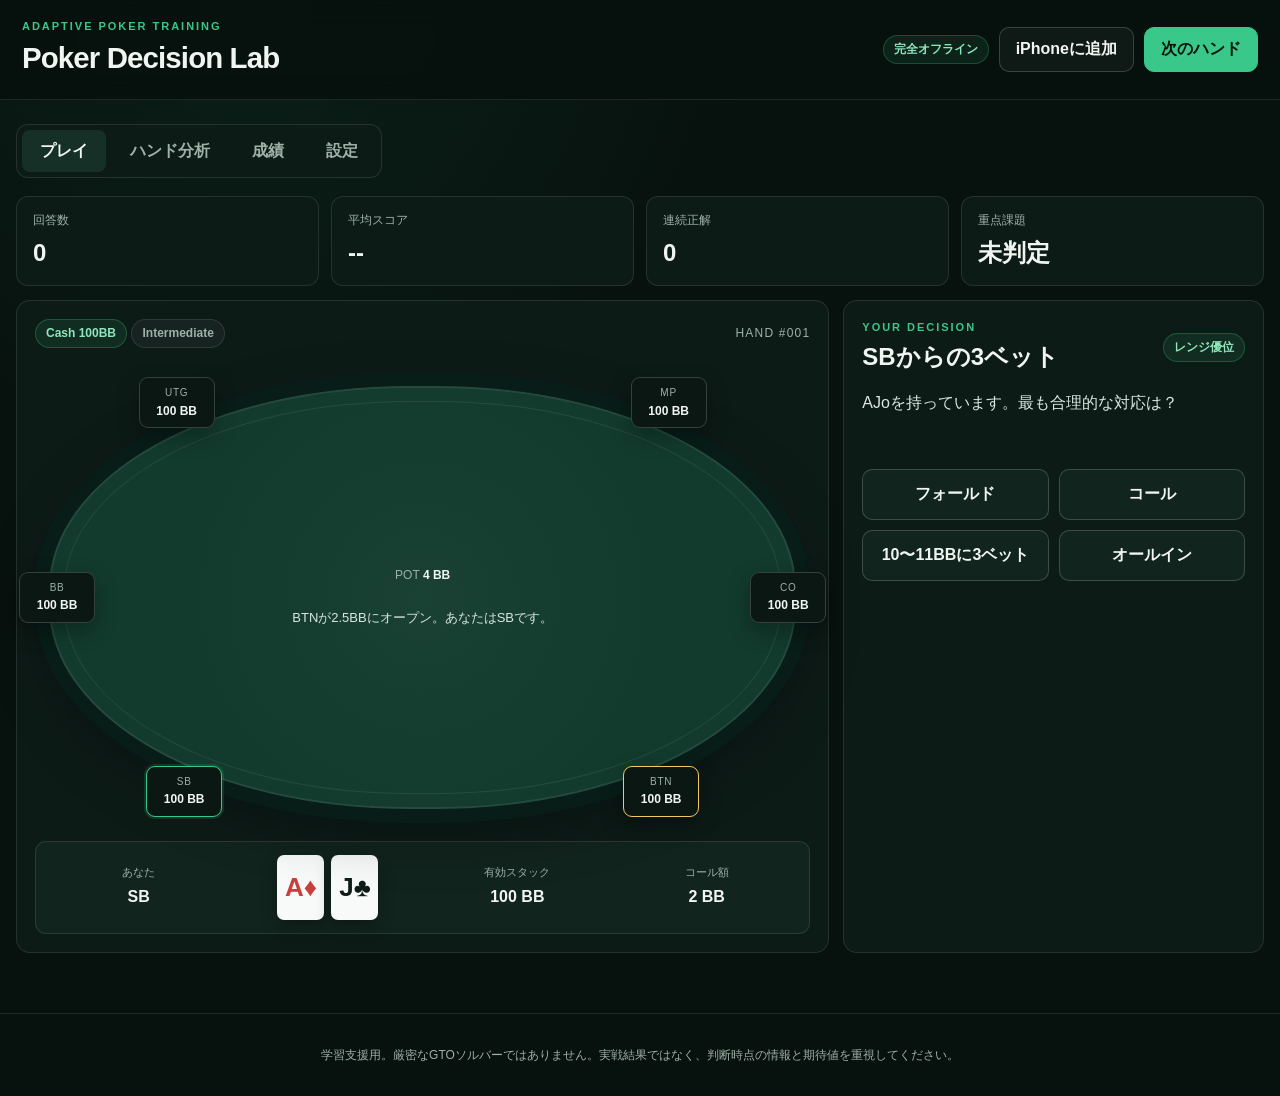
==== poker-decision-lab/index.html @ 2b4ce41d "Switch Poker Decision Lab to offline analysis" ====
<!DOCTYPE html>
<html lang="ja">
<head>
  <meta charset="UTF-8" />
  <meta name="viewport" content="width=device-width, initial-scale=1.0, viewport-fit=cover" />
  <meta name="theme-color" content="#07110e" />
  <meta name="apple-mobile-web-app-capable" content="yes" />
  <meta name="apple-mobile-web-app-status-bar-style" content="black-translucent" />
  <meta name="apple-mobile-web-app-title" content="Poker Lab" />
  <meta name="format-detection" content="telephone=no" />
  <link rel="manifest" href="manifest.webmanifest" />
  <link rel="apple-touch-icon" href="icon.svg" />
  <title>Poker Decision Lab</title>
  <link rel="stylesheet" href="styles.css?v=4" />
  <link rel="stylesheet" href="sticky-table.css?v=4" />
</head>
<body>
  <div id="installBanner" class="install-banner hidden" role="status">
    <div>
      <strong>iPhoneのホーム画面に追加できます</strong>
      <span>Safariの共有メニューから、アプリとして追加できます。</span>
    </div>
    <div class="install-banner-actions">
      <button id="showInstallGuide" class="button primary" type="button">追加方法</button>
      <button id="dismissInstallBanner" class="icon-button" type="button" aria-label="閉じる">×</button>
    </div>
  </div>

  <div id="installModal" class="modal-backdrop hidden" role="dialog" aria-modal="true" aria-labelledby="installModalTitle">
    <section class="modal-panel">
      <div class="modal-heading">
        <div>
          <div class="eyebrow">IPHONE INSTALL</div>
          <h2 id="installModalTitle">ホーム画面へ追加</h2>
        </div>
        <button id="closeInstallGuide" class="icon-button" type="button" aria-label="閉じる">×</button>
      </div>
      <ol class="install-steps">
        <li><span>1</span><div><strong>Safariでこのページを開く</strong><p>LINEやChatGPT内ブラウザではなく、Safariを使用します。</p></div></li>
        <li><span>2</span><div><strong>共有ボタンをタップ</strong><p>画面下部またはメニュー内の共有アイコンを開きます。</p></div></li>
        <li><span>3</span><div><strong>「ホーム画面に追加」</strong><p>「Webアプリとして開く」をオンにして「追加」をタップします。</p></div></li>
      </ol>
      <p class="modal-note">HTTPSで公開した場合は、オフライン起動と全画面表示にも対応します。</p>
      <button id="closeInstallGuideBottom" class="button primary modal-close-button" type="button">閉じる</button>
    </section>
  </div>

  <header class="topbar">
    <div>
      <div class="eyebrow">ADAPTIVE POKER TRAINING</div>
      <h1>Poker Decision Lab</h1>
    </div>
    <div class="topbar-actions">
      <span id="apiStatus" class="status-pill">完全オフライン</span>
      <button id="installAppTop" class="button secondary install-top-button" type="button">iPhoneに追加</button>
      <button id="newHandTop" class="button primary">次のハンド</button>
    </div>
  </header>

  <main class="app-shell">
    <nav class="tabs" aria-label="メインメニュー">
      <button class="tab active" data-tab="play">プレイ</button>
      <button class="tab" data-tab="review">ハンド分析</button>
      <button class="tab" data-tab="dashboard">成績</button>
      <button class="tab" data-tab="settings">設定</button>
    </nav>

    <section id="play" class="tab-panel active">
      <div class="metric-grid">
        <article class="metric-card">
          <span>回答数</span>
          <strong id="totalDecisions">0</strong>
        </article>
        <article class="metric-card">
          <span>平均スコア</span>
          <strong id="avgScore">--</strong>
        </article>
        <article class="metric-card">
          <span>連続正解</span>
          <strong id="streak">0</strong>
        </article>
        <article class="metric-card">
          <span>重点課題</span>
          <strong id="topLeak">未判定</strong>
        </article>
      </div>

      <div class="play-grid">
        <section class="table-panel">
          <div class="scenario-header">
            <div>
              <span id="scenarioType" class="badge">Cash 100BB</span>
              <span id="difficultyBadge" class="badge muted">Intermediate</span>
            </div>
            <span id="handNumber" class="hand-number">HAND #001</span>
          </div>

          <div class="poker-table" aria-label="ポーカーテーブル">
            <div class="seat seat-utg">
              <span>UTG</span>
              <b id="seatUTG">100 BB</b>
            </div>
            <div class="seat seat-mp">
              <span>MP</span>
              <b id="seatMP">100 BB</b>
            </div>
            <div class="seat seat-co">
              <span>CO</span>
              <b id="seatCO">100 BB</b>
            </div>
            <div class="seat seat-btn">
              <span>BTN</span>
              <b id="seatBTN">100 BB</b>
            </div>
            <div class="seat seat-sb">
              <span>SB</span>
              <b id="seatSB">100 BB</b>
            </div>
            <div class="seat seat-bb">
              <span>BB</span>
              <b id="seatBB">100 BB</b>
            </div>

            <div class="table-center">
              <div class="pot-label">POT <strong id="potSize">1.5 BB</strong></div>
              <div id="boardCards" class="cards board-cards"></div>
              <div id="actionLine" class="action-line">全員フォールド。あなたのアクションです。</div>
            </div>
          </div>

          <div class="hero-strip">
            <div>
              <span class="label">あなた</span>
              <strong id="heroPosition">BTN</strong>
            </div>
            <div id="holeCards" class="cards hole-cards"></div>
            <div>
              <span class="label">有効スタック</span>
              <strong id="effectiveStack">100 BB</strong>
            </div>
            <div>
              <span class="label">コール額</span>
              <strong id="toCall">0 BB</strong>
            </div>
          </div>
        </section>

        <aside class="decision-panel">
          <div class="panel-title-row">
            <div>
              <div class="eyebrow">YOUR DECISION</div>
              <h2 id="scenarioTitle">プリフロップ判断</h2>
            </div>
            <span id="conceptTag" class="badge">Position</span>
          </div>
          <p id="scenarioPrompt" class="scenario-prompt"></p>

          <div id="decisionButtons" class="decision-buttons"></div>

          <div id="feedback" class="feedback hidden" aria-live="polite">
            <div class="feedback-score-row">
              <span id="gradeBadge" class="grade-badge">A</span>
              <div>
                <strong id="feedbackTitle">良い判断です</strong>
                <p id="feedbackSummary"></p>
              </div>
            </div>

            <div class="analysis-block">
              <h3>基準戦略</h3>
              <p id="gtoNote"></p>
            </div>
            <div class="analysis-block">
              <h3>実戦での調整</h3>
              <p id="exploitNote"></p>
            </div>
            <div class="analysis-block key-point">
              <h3>今回の要点</h3>
              <p id="keyPoint"></p>
            </div>

            <div class="feedback-actions">
              <button id="askAiCurrent" class="button secondary">保存済み解説を詳しく表示</button>
              <button id="nextHand" class="button primary">次のハンド</button>
            </div>
            <div id="aiCurrentResponse" class="ai-response hidden"></div>
          </div>
        </aside>
      </div>
    </section>

    <section id="review" class="tab-panel">
      <div class="section-heading">
        <div>
          <div class="eyebrow">HAND REVIEW</div>
          <h2>実戦ハンドを振り返る</h2>
        </div>
        <p>入力内容を保存済みのポーカー判断パターンと照合し、端末内だけで分析します。</p>
      </div>

      <div class="review-grid">
        <section class="form-panel">
          <div class="form-grid two-col">
            <label>
              ゲーム
              <select id="reviewGame">
                <option value="cash">キャッシュ</option>
                <option value="tournament">トーナメント</option>
              </select>
            </label>
            <label>
              ストリート
              <select id="reviewStreet">
                <option value="preflop">プリフロップ</option>
                <option value="flop">フロップ</option>
                <option value="turn">ターン</option>
                <option value="river">リバー</option>
              </select>
            </label>
            <label>
              自分のポジション
              <select id="reviewPosition">
                <option>UTG</option><option>MP</option><option>CO</option>
                <option selected>BTN</option><option>SB</option><option>BB</option>
              </select>
            </label>
            <label>
              有効スタック（BB）
              <input id="reviewStack" type="number" min="1" max="500" value="40" />
            </label>
            <label>
              自分のハンド
              <input id="reviewHand" type="text" placeholder="例: AsKh / A5s / 77" />
            </label>
            <label>
              ボード
              <input id="reviewBoard" type="text" placeholder="例: Ah 7c 2s / 空欄可" />
            </label>
            <label>
              ポット（BB）
              <input id="reviewPot" type="number" min="0" step="0.1" value="6" />
            </label>
            <label>
              相手のベット・コール額（BB）
              <input id="reviewCall" type="number" min="0" step="0.1" value="3" />
            </label>
          </div>

          <label>
            アクション履歴
            <textarea id="reviewAction" rows="4" placeholder="例: BTN 2.2BB open, BB call. Flop BB check, Hero bet 2BB, BB raise 7BB"></textarea>
          </label>
          <label>
            自分の判断と考え
            <textarea id="reviewThought" rows="4" placeholder="例: ドローが多いので強く打つべきだと思い、オールインした"></textarea>
          </label>
          <label>
            相手の特徴
            <textarea id="reviewVillain" rows="3" placeholder="例: コールが多い、リバーのブラフが少ない"></textarea>
          </label>

          <div class="button-row">
            <button id="runLocalReview" class="button primary">ローカル分析</button>
            <button id="runAiReview" class="button secondary">保存済みパターンで詳細分析</button>
          </div>
        </section>

        <aside class="review-result">
          <div id="reviewEmpty" class="empty-state">
            <div class="empty-icon">♠</div>
            <h3>分析結果はここに表示されます</h3>
            <p>まずは判断時点の情報だけを入力してください。結果を知った後の評価に引っ張られないことが重要です。</p>
          </div>
          <div id="reviewOutput" class="hidden" aria-live="polite"></div>
        </aside>
      </div>
    </section>

    <section id="dashboard" class="tab-panel">
      <div class="section-heading">
        <div>
          <div class="eyebrow">PERFORMANCE</div>
          <h2>意思決定の傾向</h2>
        </div>
        <div class="button-row compact">
          <button id="exportData" class="button secondary">JSON出力</button>
          <button id="clearHistory" class="button danger">履歴リセット</button>
        </div>
      </div>

      <div class="dashboard-grid">
        <section class="chart-panel">
          <h3>コンセプト別スコア</h3>
          <div id="conceptScores" class="concept-scores"></div>
        </section>
        <section class="chart-panel">
          <h3>判断傾向</h3>
          <div id="behaviorInsights" class="insight-list"></div>
        </section>
      </div>

      <section class="history-panel">
        <h3>最近の判断</h3>
        <div class="table-scroll">
          <table>
            <thead>
              <tr>
                <th>日時</th>
                <th>状況</th>
                <th>選択</th>
                <th>推奨</th>
                <th>点数</th>
                <th>課題</th>
              </tr>
            </thead>
            <tbody id="historyBody"></tbody>
          </table>
        </div>
      </section>
    </section>

    <section id="settings" class="tab-panel">
      <div class="section-heading">
        <div>
          <div class="eyebrow">TRAINING SETTINGS</div>
          <h2>出題条件</h2>
        </div>
      </div>

      <div class="settings-grid">
        <section class="settings-card">
          <h3>ゲーム形式</h3>
          <label class="check-row">
            <input id="modeCash" type="checkbox" checked />
            <span>キャッシュゲーム</span>
          </label>
          <label class="check-row">
            <input id="modeTournament" type="checkbox" checked />
            <span>トーナメント</span>
          </label>
        </section>

        <section class="settings-card">
          <h3>重点ストリート</h3>
          <label class="check-row">
            <input id="streetPreflop" type="checkbox" checked />
            <span>プリフロップ</span>
          </label>
          <label class="check-row">
            <input id="streetPostflop" type="checkbox" checked />
            <span>ポストフロップ</span>
          </label>
        </section>

        <section class="settings-card">
          <h3>難易度</h3>
          <label>
            出題レベル
            <select id="difficulty">
              <option value="all">すべて</option>
              <option value="basic">Basic</option>
              <option value="intermediate" selected>Intermediate中心</option>
              <option value="advanced">Advanced</option>
            </select>
          </label>
          <label class="check-row">
            <input id="adaptiveMode" type="checkbox" checked />
            <span>弱点を優先して出題</span>
          </label>
        </section>

        <section class="settings-card iphone-settings-card">
          <h3>iPhoneアプリ化</h3>
          <p class="small">Safariのホーム画面へ追加すると、ブラウザのUIを減らしてアプリのように利用できます。</p>
          <button id="showInstallGuideSettings" class="button secondary" type="button">追加手順を表示</button>
          <p id="pwaStatusText" class="small pwa-status-text">環境を確認中…</p>
        </section>

        <section class="settings-card">
          <h3>保存済み分析コーチ</h3>
          <p class="small">APIキーや従量課金は使用しません。出題別解説と一般的な判断ルールを端末内で照合します。</p>
          <label>
            回答スタイル
            <select id="coachStyle">
              <option value="concise">簡潔</option>
              <option value="balanced" selected>標準</option>
              <option value="deep">詳細</option>
            </select>
          </label>
        </section>
      </div>

      <div class="save-row">
        <span id="settingsSaved" class="save-message"></span>
        <button id="saveSettings" class="button primary">設定を保存</button>
      </div>
    </section>
  </main>

  <footer>
    <p>学習支援用。厳密なGTOソルバーではありません。実戦結果ではなく、判断時点の情報と期待値を重視してください。</p>
  </footer>

  <script src="app.js?v=4"></script>
  <script src="offline-coach.js?v=6"></script>
</body>
</html>
---- poker-decision-lab/styles.css ----
:root {
  --bg: #07110e;
  --panel: #0d1b17;
  --panel-2: #12241e;
  --panel-3: #173027;
  --border: rgba(255,255,255,.1);
  --border-strong: rgba(255,255,255,.18);
  --text: #f0f5f2;
  --muted: #9eb1a8;
  --accent: #39c88a;
  --accent-dark: #092c20;
  --danger: #ff746b;
  --warning: #f4c760;
  --table: #123b2d;
  --table-edge: #081d17;
  --shadow: 0 18px 50px rgba(0,0,0,.25);
}

* { box-sizing: border-box; }
html { color-scheme: dark; }
body {
  margin: 0;
  min-height: 100dvh;
  overscroll-behavior-y: contain;
  -webkit-tap-highlight-color: transparent;
  min-width: 320px;
  background:
    radial-gradient(circle at 20% 0%, rgba(57,200,138,.08), transparent 32rem),
    var(--bg);
  color: var(--text);
  font-family: Arial, "Hiragino Kaku Gothic ProN", "Yu Gothic", sans-serif;
  line-height: 1.55;
}

button, input, select, textarea { font: inherit; }
button { cursor: pointer; touch-action: manipulation; -webkit-user-select: none; user-select: none; }
button:disabled { cursor: not-allowed; opacity: .5; }

.topbar {
  position: sticky;
  top: 0;
  z-index: 20;
  display: flex;
  justify-content: space-between;
  align-items: center;
  gap: 20px;
  padding: calc(18px + env(safe-area-inset-top)) max(22px, calc((100vw - 1440px) / 2)) 18px;
  border-bottom: 1px solid var(--border);
  background: rgba(7,17,14,.9);
  backdrop-filter: blur(16px);
}
.topbar h1 { margin: 0; font-size: clamp(22px, 2.3vw, 32px); letter-spacing: -.03em; }
.topbar-actions { display: flex; gap: 10px; align-items: center; }

.eyebrow {
  color: var(--accent);
  font-size: 11px;
  font-weight: 700;
  letter-spacing: .18em;
  text-transform: uppercase;
}

.status-pill, .badge {
  display: inline-flex;
  align-items: center;
  min-height: 28px;
  padding: 4px 10px;
  border: 1px solid rgba(57,200,138,.28);
  border-radius: 999px;
  background: rgba(57,200,138,.1);
  color: #8fe5bc;
  font-size: 12px;
  font-weight: 700;
}
.badge.muted {
  border-color: var(--border);
  background: rgba(255,255,255,.04);
  color: var(--muted);
}

.button {
  min-height: 42px;
  padding: 9px 16px;
  border: 1px solid var(--border-strong);
  border-radius: 10px;
  background: var(--panel-2);
  color: var(--text);
  font-weight: 700;
}
.button:hover { border-color: rgba(255,255,255,.32); transform: translateY(-1px); }
.button.primary { border-color: var(--accent); background: var(--accent); color: #04140d; }
.button.secondary { background: rgba(255,255,255,.04); }
.button.danger { color: #ffc3be; border-color: rgba(255,116,107,.35); background: rgba(255,116,107,.08); }

.app-shell {
  width: min(1440px, calc(100% - 32px));
  margin: 24px auto 60px;
}

.tabs {
  display: flex;
  gap: 6px;
  width: fit-content;
  margin-bottom: 18px;
  padding: 5px;
  border: 1px solid var(--border);
  border-radius: 12px;
  background: var(--panel);
}
.tab {
  padding: 9px 18px;
  border: 0;
  border-radius: 8px;
  background: transparent;
  color: var(--muted);
  font-weight: 700;
}
.tab.active { background: var(--panel-3); color: var(--text); }
.tab-panel { display: none; }
.tab-panel.active { display: block; }

.metric-grid {
  display: grid;
  grid-template-columns: repeat(4, minmax(0,1fr));
  gap: 12px;
  margin-bottom: 14px;
}
.metric-card {
  padding: 14px 16px;
  border: 1px solid var(--border);
  border-radius: 12px;
  background: var(--panel);
}
.metric-card span { display: block; margin-bottom: 4px; color: var(--muted); font-size: 12px; }
.metric-card strong { font-size: 24px; }

.play-grid {
  display: grid;
  grid-template-columns: minmax(0,1.45fr) minmax(360px,.75fr);
  gap: 14px;
}
.table-panel, .decision-panel, .form-panel, .review-result, .chart-panel, .history-panel, .settings-card {
  border: 1px solid var(--border);
  border-radius: 14px;
  background: var(--panel);
}
.table-panel, .decision-panel { padding: 18px; }
.scenario-header, .panel-title-row, .section-heading, .feedback-score-row, .save-row {
  display: flex;
  align-items: center;
  justify-content: space-between;
  gap: 14px;
}
.hand-number { color: var(--muted); font-size: 12px; letter-spacing: .1em; }

.poker-table {
  position: relative;
  width: min(100%, 900px);
  aspect-ratio: 1.72;
  margin: 24px auto 18px;
  border: 14px solid var(--table-edge);
  border-radius: 48%;
  background:
    radial-gradient(circle at center, rgba(255,255,255,.03), transparent 55%),
    var(--table);
  box-shadow: inset 0 0 0 2px rgba(255,255,255,.08), var(--shadow);
}
.poker-table::after {
  content: "";
  position: absolute;
  inset: 15px;
  border: 1px solid rgba(255,255,255,.08);
  border-radius: 48%;
  pointer-events: none;
}
.seat {
  position: absolute;
  z-index: 2;
  display: grid;
  gap: 1px;
  min-width: 76px;
  padding: 7px 10px;
  border: 1px solid var(--border-strong);
  border-radius: 9px;
  background: #0a1713;
  text-align: center;
  box-shadow: 0 8px 22px rgba(0,0,0,.3);
}
.seat span { color: var(--muted); font-size: 10px; letter-spacing: .08em; }
.seat b { font-size: 12px; }
.seat.hero { border-color: var(--accent); box-shadow: 0 0 0 2px rgba(57,200,138,.16); }
.seat.active-villain { border-color: var(--warning); }
.seat-utg { left: 12%; top: -2%; }
.seat-mp { right: 12%; top: -2%; }
.seat-co { right: -4%; top: 44%; }
.seat-btn { right: 13%; bottom: -2%; }
.seat-sb { left: 13%; bottom: -2%; }
.seat-bb { left: -4%; top: 44%; }

.table-center {
  position: absolute;
  inset: 26% 17%;
  display: flex;
  flex-direction: column;
  align-items: center;
  justify-content: center;
  gap: 12px;
  text-align: center;
}
.pot-label { color: var(--muted); font-size: 12px; }
.pot-label strong { color: var(--text); }
.action-line { max-width: 430px; color: #d9e6df; font-size: 13px; }

.cards { display: flex; gap: 7px; align-items: center; justify-content: center; }
.card-face {
  display: grid;
  place-items: center;
  width: clamp(38px, 5vw, 58px);
  aspect-ratio: .72;
  border-radius: 7px;
  background: #f7faf8;
  color: #101c17;
  font-weight: 800;
  font-size: clamp(17px, 2.5vw, 26px);
  box-shadow: 0 7px 16px rgba(0,0,0,.28);
}
.card-face.red { color: #c8403b; }
.card-face.placeholder { background: rgba(255,255,255,.08); color: rgba(255,255,255,.18); box-shadow: none; }
.hole-cards .card-face { width: 47px; }

.hero-strip {
  display: grid;
  grid-template-columns: repeat(4, minmax(0,1fr));
  gap: 10px;
  align-items: center;
  padding: 13px;
  border: 1px solid var(--border);
  border-radius: 11px;
  background: var(--panel-2);
  text-align: center;
}
.hero-strip .label { display: block; color: var(--muted); font-size: 11px; }
.hero-strip strong { display: block; margin-top: 4px; }

.decision-panel h2, .section-heading h2 { margin: 2px 0 0; }
.scenario-prompt { color: #dbe7e1; min-height: 58px; }
.decision-buttons { display: grid; grid-template-columns: repeat(2,minmax(0,1fr)); gap: 10px; margin: 20px 0; }
.action-button {
  min-height: 50px;
  padding: 12px;
  border: 1px solid var(--border-strong);
  border-radius: 10px;
  background: var(--panel-2);
  color: var(--text);
  font-weight: 800;
}
.action-button:hover { border-color: var(--accent); background: rgba(57,200,138,.08); }

.feedback {
  margin-top: 15px;
  padding-top: 16px;
  border-top: 1px solid var(--border);
}
.grade-badge {
  display: grid;
  place-items: center;
  flex: 0 0 52px;
  height: 52px;
  border-radius: 13px;
  background: var(--accent);
  color: #06150e;
  font-size: 25px;
  font-weight: 900;
}
.grade-badge.grade-b { background: var(--warning); color: #2b2104; }
.grade-badge.grade-c, .grade-badge.grade-d { background: var(--danger); color: #250605; }
.feedback-score-row { justify-content: flex-start; }
.feedback-score-row p { margin: 3px 0 0; color: var(--muted); }
.analysis-block {
  margin-top: 13px;
  padding: 11px 12px;
  border-left: 3px solid var(--border-strong);
  background: rgba(255,255,255,.025);
}
.analysis-block h3 { margin: 0 0 4px; font-size: 13px; }
.analysis-block p { margin: 0; color: #c9d8d0; font-size: 13px; }
.analysis-block.key-point { border-left-color: var(--accent); background: rgba(57,200,138,.07); }
.feedback-actions, .button-row { display: flex; flex-wrap: wrap; gap: 10px; margin-top: 16px; }
.ai-response {
  margin-top: 12px;
  padding: 13px;
  border: 1px solid rgba(57,200,138,.25);
  border-radius: 10px;
  background: rgba(57,200,138,.06);
  white-space: pre-wrap;
  font-size: 14px;
}

.section-heading { margin: 8px 2px 18px; }
.section-heading p { max-width: 660px; color: var(--muted); }
.review-grid { display: grid; grid-template-columns: minmax(0,1fr) minmax(360px,.75fr); gap: 14px; }
.form-panel, .review-result { padding: 20px; }
.form-grid { display: grid; gap: 13px; }
.form-grid.two-col { grid-template-columns: repeat(2,minmax(0,1fr)); }
label { display: grid; gap: 6px; margin-bottom: 13px; color: var(--muted); font-size: 12px; font-weight: 700; }
input, select, textarea {
  width: 100%;
  border: 1px solid var(--border-strong);
  border-radius: 9px;
  background: #091612;
  color: var(--text);
  padding: 10px 11px;
  outline: none;
}
input:focus, select:focus, textarea:focus { border-color: var(--accent); box-shadow: 0 0 0 3px rgba(57,200,138,.1); }
textarea { resize: vertical; }
.empty-state { display: grid; place-items: center; min-height: 420px; text-align: center; color: var(--muted); }
.empty-state h3 { margin: 6px 0; color: var(--text); }
.empty-icon { font-size: 58px; color: var(--accent); }
.review-card {
  margin-bottom: 12px;
  padding: 14px;
  border: 1px solid var(--border);
  border-radius: 10px;
  background: var(--panel-2);
}
.review-card h3 { margin: 0 0 7px; font-size: 15px; }
.review-card p, .review-card li { color: #c9d8d0; font-size: 14px; }
.review-card ul { margin: 8px 0 0; padding-left: 20px; }

.dashboard-grid { display: grid; grid-template-columns: 1.1fr .9fr; gap: 14px; }
.chart-panel, .history-panel { padding: 18px; }
.chart-panel h3, .history-panel h3, .settings-card h3 { margin-top: 0; }
.concept-row { margin-bottom: 14px; }
.concept-row-head { display: flex; justify-content: space-between; gap: 12px; margin-bottom: 5px; }
.progress-track { height: 10px; border-radius: 999px; background: rgba(255,255,255,.08); overflow: hidden; }
.progress-fill { height: 100%; border-radius: inherit; background: var(--accent); }
.insight-item {
  display: grid;
  grid-template-columns: 30px 1fr;
  gap: 10px;
  align-items: start;
  margin-bottom: 12px;
  padding: 11px;
  border: 1px solid var(--border);
  border-radius: 10px;
  background: var(--panel-2);
}
.insight-mark { font-size: 20px; color: var(--accent); }
.insight-item strong { display: block; margin-bottom: 2px; }
.insight-item p { margin: 0; color: var(--muted); font-size: 13px; }

.history-panel { margin-top: 14px; }
.table-scroll { overflow-x: auto; }
table { width: 100%; border-collapse: collapse; min-width: 760px; }
th, td { padding: 11px 10px; border-bottom: 1px solid var(--border); text-align: left; font-size: 13px; }
th { color: var(--muted); font-size: 11px; letter-spacing: .05em; }
.score-good { color: var(--accent); font-weight: 800; }
.score-mid { color: var(--warning); font-weight: 800; }
.score-low { color: var(--danger); font-weight: 800; }

.settings-grid { display: grid; grid-template-columns: repeat(4,minmax(0,1fr)); gap: 14px; }
.settings-card { padding: 18px; }
.check-row { display: flex; align-items: center; gap: 9px; }
.check-row input { width: auto; accent-color: var(--accent); }
.small { color: var(--muted); font-size: 12px; }
.save-row { justify-content: flex-end; margin-top: 16px; }
.save-message { color: var(--accent); font-size: 13px; }
.compact { margin-top: 0; }

footer {
  padding: 20px;
  border-top: 1px solid var(--border);
  color: var(--muted);
  text-align: center;
  font-size: 12px;
}

.hidden { display: none !important; }

@media (max-width: 1050px) {
  .play-grid, .review-grid { grid-template-columns: 1fr; }
  .decision-panel { min-height: 0; }
  .settings-grid { grid-template-columns: repeat(2,minmax(0,1fr)); }
}

@media (max-width: 720px) {
  .topbar { position: static; padding: 14px 16px; align-items: flex-start; }
  .topbar-actions .status-pill { display: none; }
  .app-shell { width: min(100% - 20px, 1440px); margin-top: 12px; }
  .tabs { width: 100%; overflow-x: auto; }
  .tab { flex: 1; padding-inline: 12px; white-space: nowrap; }
  .metric-grid { grid-template-columns: repeat(2,minmax(0,1fr)); }
  .poker-table { border-width: 9px; }
  .seat { min-width: 58px; padding: 5px 6px; }
  .seat-co { right: -8%; }
  .seat-bb { left: -8%; }
  .table-center { inset: 21% 13%; }
  .action-line { font-size: 11px; }
  .hero-strip { grid-template-columns: repeat(2,minmax(0,1fr)); }
  .decision-buttons { grid-template-columns: 1fr; }
  .form-grid.two-col, .dashboard-grid, .settings-grid { grid-template-columns: 1fr; }
  .section-heading { align-items: flex-start; flex-direction: column; }
}

@media (max-width: 430px) {
  .topbar h1 { font-size: 20px; }
  .topbar .button { padding-inline: 11px; }
  .poker-table { aspect-ratio: 1.32; margin-top: 30px; margin-bottom: 26px; }
  .seat-utg { left: 7%; }
  .seat-mp { right: 7%; }
  .seat-btn { right: 8%; }
  .seat-sb { left: 8%; }
  .card-face { width: 34px; font-size: 17px; }
  .hole-cards .card-face { width: 42px; }
}

/* iPhone / PWA */
.install-banner {
  position: sticky;
  top: 0;
  z-index: 40;
  display: flex;
  align-items: center;
  justify-content: space-between;
  gap: 14px;
  padding: calc(10px + env(safe-area-inset-top)) max(14px, env(safe-area-inset-right)) 10px max(14px, env(safe-area-inset-left));
  border-bottom: 1px solid rgba(57,200,138,.28);
  background: #0d2a20;
}
.install-banner strong, .install-banner span { display: block; }
.install-banner span { margin-top: 2px; color: var(--muted); font-size: 12px; }
.install-banner-actions { display: flex; align-items: center; gap: 8px; flex: 0 0 auto; }
.icon-button {
  display: grid; place-items: center; width: 44px; height: 44px; padding: 0;
  border: 1px solid var(--border-strong); border-radius: 10px;
  background: rgba(255,255,255,.04); color: var(--text); font-size: 22px;
}
.modal-backdrop {
  position: fixed; inset: 0; z-index: 100; display: grid; place-items: end center;
  padding: 18px max(12px, env(safe-area-inset-right)) calc(18px + env(safe-area-inset-bottom)) max(12px, env(safe-area-inset-left));
  background: rgba(0,0,0,.62); backdrop-filter: blur(8px);
}
.modal-panel {
  width: min(560px, 100%); max-height: min(680px, calc(100dvh - 36px)); overflow-y: auto;
  padding: 20px; border: 1px solid var(--border-strong); border-radius: 18px;
  background: var(--panel); box-shadow: 0 24px 80px rgba(0,0,0,.45);
}
.modal-heading { display: flex; align-items: flex-start; justify-content: space-between; gap: 12px; }
.modal-heading h2 { margin: 2px 0 0; }
.install-steps { display: grid; gap: 12px; margin: 20px 0; padding: 0; list-style: none; }
.install-steps li {
  display: grid; grid-template-columns: 38px 1fr; gap: 12px; align-items: start;
  padding: 12px; border: 1px solid var(--border); border-radius: 12px; background: var(--panel-2);
}
.install-steps li > span {
  display: grid; place-items: center; width: 34px; height: 34px; border-radius: 50%;
  background: var(--accent); color: #04140d; font-weight: 900;
}
.install-steps p { margin: 3px 0 0; color: var(--muted); font-size: 13px; }
.modal-note { color: var(--muted); font-size: 12px; }
.modal-close-button { width: 100%; }
.pwa-status-text { margin-bottom: 0; }
.install-top-button { white-space: nowrap; }

@media (display-mode: standalone) {
  .install-top-button, .install-banner { display: none !important; }
}

@media (max-width: 720px) {
  body { padding-bottom: calc(82px + env(safe-area-inset-bottom)); }
  .topbar {
    position: sticky; top: 0; z-index: 20;
    padding: calc(12px + env(safe-area-inset-top)) max(12px, env(safe-area-inset-right)) 12px max(12px, env(safe-area-inset-left));
  }
  .topbar .eyebrow { display: none; }
  .topbar-actions { gap: 6px; }
  .install-top-button { display: none; }
  .button, .action-button { min-height: 48px; }
  input, select, textarea { font-size: 16px; }
  .tabs {
    position: fixed; z-index: 50;
    left: max(10px, env(safe-area-inset-left)); right: max(10px, env(safe-area-inset-right));
    bottom: max(8px, env(safe-area-inset-bottom)); width: auto; margin: 0; padding: 5px;
    box-shadow: 0 16px 45px rgba(0,0,0,.45); backdrop-filter: blur(16px);
  }
  .tab { min-height: 48px; padding: 8px 7px; font-size: 12px; }
  footer { padding-bottom: calc(20px + env(safe-area-inset-bottom)); }
  .install-banner { position: relative; align-items: flex-start; }
  .install-banner-actions .button { min-height: 42px; padding-inline: 12px; }
}

@media (max-width: 430px) {
  .metric-card { padding: 11px 12px; }
  .metric-card strong { font-size: 21px; }
  .table-panel, .decision-panel, .form-panel, .review-result, .chart-panel, .history-panel, .settings-card { border-radius: 12px; }
  .table-panel, .decision-panel { padding: 13px; }
  .scenario-header { align-items: flex-start; }
  .scenario-header > div { display: flex; flex-wrap: wrap; gap: 5px; }
  .poker-table { margin-left: auto; margin-right: auto; width: calc(100% - 12px); }
  .table-center { inset: 20% 12%; gap: 8px; }
  .board-cards { gap: 4px; }
  .board-cards .card-face { width: 31px; border-radius: 5px; }
  .hero-strip { gap: 7px; padding: 10px; }
  .feedback-actions .button { width: 100%; }
  .modal-panel { padding: 16px; }
}
---- poker-decision-lab/sticky-table.css ----
/* Keep the poker table visible while the decision area scrolls. */
:root {
  --poker-sticky-top: 84px;
}

#play .table-panel {
  position: sticky;
  top: var(--poker-sticky-top);
  z-index: 18;
  align-self: start;
}

@media (max-width: 1050px) {
  #play .play-grid {
    display: block;
  }

  #play .table-panel {
    box-shadow: 0 16px 36px rgba(0, 0, 0, .38);
  }

  #play .decision-panel {
    margin-top: 12px;
  }
}

@media (max-width: 720px) {
  :root {
    --poker-sticky-top: calc(64px + env(safe-area-inset-top));
  }

  #play .metric-grid {
    display: none;
  }

  #play .play-grid {
    margin-top: 0;
  }

  #play .table-panel {
    padding: 8px 10px;
    border-radius: 0 0 12px 12px;
    background: rgba(13, 27, 23, .97);
    backdrop-filter: blur(14px);
  }

  #play .scenario-header {
    min-height: 22px;
  }

  #play .scenario-header .badge {
    min-height: 22px;
    padding: 2px 7px;
    font-size: 10px;
  }

  #play .hand-number {
    font-size: 10px;
  }

  #play .poker-table {
    width: calc(100% - 18px);
    max-width: 460px;
    aspect-ratio: 1.85;
    margin: 8px auto 7px;
    border-width: 6px;
  }

  #play .poker-table::after {
    inset: 8px;
  }

  #play .seat {
    min-width: 34px;
    padding: 2px 4px;
    border-radius: 6px;
    box-shadow: 0 4px 10px rgba(0, 0, 0, .25);
  }

  #play .seat span {
    font-size: 9px;
  }

  #play .seat b {
    display: none;
  }

  #play .seat-utg { left: 12%; top: -3%; }
  #play .seat-mp { right: 12%; top: -3%; }
  #play .seat-co { right: -3%; top: 42%; }
  #play .seat-btn { right: 14%; bottom: -3%; }
  #play .seat-sb { left: 14%; bottom: -3%; }
  #play .seat-bb { left: -3%; top: 42%; }

  #play .table-center {
    inset: 16% 11%;
    gap: 4px;
  }

  #play .pot-label {
    font-size: 10px;
  }

  #play .action-line {
    max-width: 92%;
    max-height: 2.5em;
    overflow: hidden;
    font-size: 10px;
    line-height: 1.25;
  }

  #play .cards {
    gap: 3px;
  }

  #play .board-cards .card-face {
    width: clamp(25px, 7.1vw, 31px);
    border-radius: 5px;
    font-size: 14px;
  }

  #play .hero-strip {
    grid-template-columns: .7fr 1.35fr 1fr 1fr;
    gap: 4px;
    padding: 5px 6px;
  }

  #play .hero-strip .label {
    font-size: 9px;
  }

  #play .hero-strip strong {
    margin-top: 0;
    font-size: 11px;
  }

  #play .hole-cards {
    gap: 4px;
  }

  #play .hole-cards .card-face {
    width: 32px;
    border-radius: 5px;
    font-size: 15px;
  }

  #play .decision-panel {
    padding: 14px;
    border-radius: 12px;
  }

  #play .panel-title-row {
    align-items: flex-start;
  }

  #play .panel-title-row h2 {
    font-size: 19px;
  }

  #play .scenario-prompt {
    min-height: 0;
    margin: 8px 0 10px;
  }

  #play .decision-buttons {
    margin: 10px 0;
    gap: 8px;
  }
}

@media (max-width: 720px) and (max-height: 720px) {
  #play .poker-table {
    aspect-ratio: 2.05;
    margin-top: 6px;
    margin-bottom: 5px;
  }

  #play .action-line {
    max-height: 1.25em;
    white-space: nowrap;
    text-overflow: ellipsis;
  }

  #play .hero-strip {
    padding-block: 4px;
  }
}
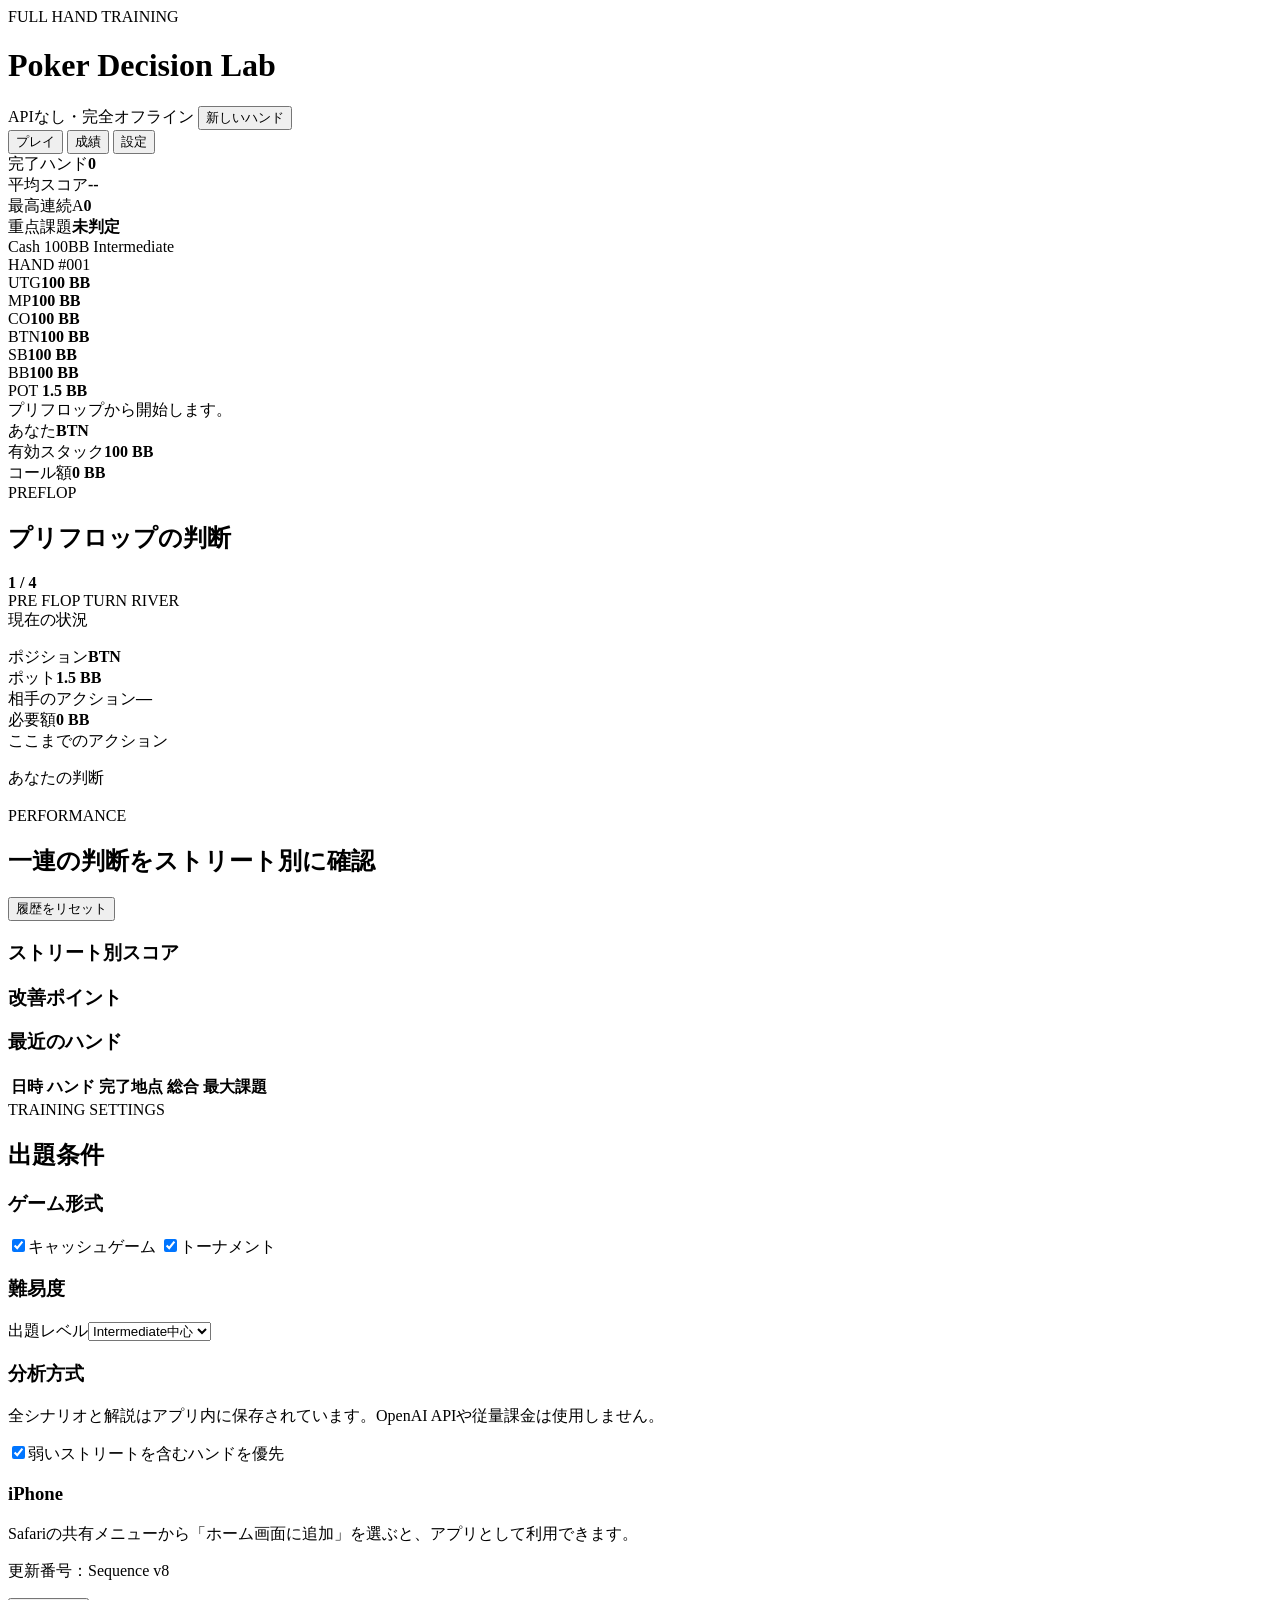
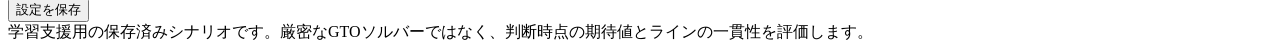
==== commit 9438e21b: "Redesign poker trainer for full-hand analysis" ====
--- a/poker-decision-lab/index.html
+++ b/poker-decision-lab/index.html
@@ -1,407 +1,168 @@
-<!DOCTYPE html>
+<!doctype html>
 <html lang="ja">
 <head>
-  <meta charset="UTF-8" />
-  <meta name="viewport" content="width=device-width, initial-scale=1.0, viewport-fit=cover" />
-  <meta name="theme-color" content="#07110e" />
-  <meta name="apple-mobile-web-app-capable" content="yes" />
-  <meta name="apple-mobile-web-app-status-bar-style" content="black-translucent" />
-  <meta name="apple-mobile-web-app-title" content="Poker Lab" />
-  <meta name="format-detection" content="telephone=no" />
-  <link rel="manifest" href="manifest.webmanifest" />
-  <link rel="apple-touch-icon" href="icon.svg" />
+  <meta charset="utf-8">
+  <meta name="viewport" content="width=device-width,initial-scale=1,viewport-fit=cover">
+  <meta name="theme-color" content="#07110e">
+  <meta name="apple-mobile-web-app-capable" content="yes">
+  <meta name="apple-mobile-web-app-status-bar-style" content="black-translucent">
+  <meta name="apple-mobile-web-app-title" content="Poker Lab">
+  <meta name="format-detection" content="telephone=no">
+  <link rel="manifest" href="manifest.webmanifest">
+  <link rel="apple-touch-icon" href="icon.svg">
   <title>Poker Decision Lab</title>
-  <link rel="stylesheet" href="styles.css?v=4" />
-  <link rel="stylesheet" href="sticky-table.css?v=4" />
+  <link rel="stylesheet" href="sequence-app.css?v=8">
 </head>
 <body>
-  <div id="installBanner" class="install-banner hidden" role="status">
-    <div>
-      <strong>iPhoneのホーム画面に追加できます</strong>
-      <span>Safariの共有メニューから、アプリとして追加できます。</span>
-    </div>
-    <div class="install-banner-actions">
-      <button id="showInstallGuide" class="button primary" type="button">追加方法</button>
-      <button id="dismissInstallBanner" class="icon-button" type="button" aria-label="閉じる">×</button>
-    </div>
-  </div>
-
-  <div id="installModal" class="modal-backdrop hidden" role="dialog" aria-modal="true" aria-labelledby="installModalTitle">
-    <section class="modal-panel">
-      <div class="modal-heading">
-        <div>
-          <div class="eyebrow">IPHONE INSTALL</div>
-          <h2 id="installModalTitle">ホーム画面へ追加</h2>
-        </div>
-        <button id="closeInstallGuide" class="icon-button" type="button" aria-label="閉じる">×</button>
-      </div>
-      <ol class="install-steps">
-        <li><span>1</span><div><strong>Safariでこのページを開く</strong><p>LINEやChatGPT内ブラウザではなく、Safariを使用します。</p></div></li>
-        <li><span>2</span><div><strong>共有ボタンをタップ</strong><p>画面下部またはメニュー内の共有アイコンを開きます。</p></div></li>
-        <li><span>3</span><div><strong>「ホーム画面に追加」</strong><p>「Webアプリとして開く」をオンにして「追加」をタップします。</p></div></li>
-      </ol>
-      <p class="modal-note">HTTPSで公開した場合は、オフライン起動と全画面表示にも対応します。</p>
-      <button id="closeInstallGuideBottom" class="button primary modal-close-button" type="button">閉じる</button>
-    </section>
-  </div>
-
   <header class="topbar">
-    <div>
-      <div class="eyebrow">ADAPTIVE POKER TRAINING</div>
+    <div class="brand">
+      <span class="eyebrow">FULL HAND TRAINING</span>
       <h1>Poker Decision Lab</h1>
     </div>
-    <div class="topbar-actions">
-      <span id="apiStatus" class="status-pill">完全オフライン</span>
-      <button id="installAppTop" class="button secondary install-top-button" type="button">iPhoneに追加</button>
-      <button id="newHandTop" class="button primary">次のハンド</button>
+    <div class="top-actions">
+      <span class="offline-pill">APIなし・完全オフライン</span>
+      <button id="newHandTop" class="button primary" type="button">新しいハンド</button>
     </div>
   </header>
 
   <main class="app-shell">
     <nav class="tabs" aria-label="メインメニュー">
-      <button class="tab active" data-tab="play">プレイ</button>
-      <button class="tab" data-tab="review">ハンド分析</button>
-      <button class="tab" data-tab="dashboard">成績</button>
-      <button class="tab" data-tab="settings">設定</button>
+      <button class="tab active" data-tab="play" type="button">プレイ</button>
+      <button class="tab" data-tab="dashboard" type="button">成績</button>
+      <button class="tab" data-tab="settings" type="button">設定</button>
     </nav>
 
     <section id="play" class="tab-panel active">
-      <div class="metric-grid">
-        <article class="metric-card">
-          <span>回答数</span>
-          <strong id="totalDecisions">0</strong>
-        </article>
-        <article class="metric-card">
-          <span>平均スコア</span>
-          <strong id="avgScore">--</strong>
-        </article>
-        <article class="metric-card">
-          <span>連続正解</span>
-          <strong id="streak">0</strong>
-        </article>
-        <article class="metric-card">
-          <span>重点課題</span>
-          <strong id="topLeak">未判定</strong>
-        </article>
+      <div class="metric-grid" aria-label="学習状況">
+        <article class="metric-card"><span>完了ハンド</span><strong id="totalHands">0</strong></article>
+        <article class="metric-card"><span>平均スコア</span><strong id="averageScore">--</strong></article>
+        <article class="metric-card"><span>最高連続A</span><strong id="bestStreak">0</strong></article>
+        <article class="metric-card"><span>重点課題</span><strong id="topLeak">未判定</strong></article>
       </div>
 
       <div class="play-grid">
-        <section class="table-panel">
+        <section class="table-panel" aria-label="現在のハンド状況">
           <div class="scenario-header">
-            <div>
-              <span id="scenarioType" class="badge">Cash 100BB</span>
+            <div class="badges">
+              <span id="gameBadge" class="badge">Cash 100BB</span>
               <span id="difficultyBadge" class="badge muted">Intermediate</span>
             </div>
             <span id="handNumber" class="hand-number">HAND #001</span>
           </div>
 
-          <div class="poker-table" aria-label="ポーカーテーブル">
-            <div class="seat seat-utg">
-              <span>UTG</span>
-              <b id="seatUTG">100 BB</b>
-            </div>
-            <div class="seat seat-mp">
-              <span>MP</span>
-              <b id="seatMP">100 BB</b>
-            </div>
-            <div class="seat seat-co">
-              <span>CO</span>
-              <b id="seatCO">100 BB</b>
-            </div>
-            <div class="seat seat-btn">
-              <span>BTN</span>
-              <b id="seatBTN">100 BB</b>
-            </div>
-            <div class="seat seat-sb">
-              <span>SB</span>
-              <b id="seatSB">100 BB</b>
-            </div>
-            <div class="seat seat-bb">
-              <span>BB</span>
-              <b id="seatBB">100 BB</b>
-            </div>
+          <div class="poker-table">
+            <div class="seat seat-utg"><span>UTG</span><b id="seatUTG">100 BB</b></div>
+            <div class="seat seat-mp"><span>MP</span><b id="seatMP">100 BB</b></div>
+            <div class="seat seat-co"><span>CO</span><b id="seatCO">100 BB</b></div>
+            <div class="seat seat-btn"><span>BTN</span><b id="seatBTN">100 BB</b></div>
+            <div class="seat seat-sb"><span>SB</span><b id="seatSB">100 BB</b></div>
+            <div class="seat seat-bb"><span>BB</span><b id="seatBB">100 BB</b></div>
 
             <div class="table-center">
               <div class="pot-label">POT <strong id="potSize">1.5 BB</strong></div>
               <div id="boardCards" class="cards board-cards"></div>
-              <div id="actionLine" class="action-line">全員フォールド。あなたのアクションです。</div>
+              <div id="tableAction" class="table-action">プリフロップから開始します。</div>
             </div>
           </div>
 
           <div class="hero-strip">
-            <div>
-              <span class="label">あなた</span>
-              <strong id="heroPosition">BTN</strong>
-            </div>
+            <div><span>あなた</span><strong id="heroPosition">BTN</strong></div>
             <div id="holeCards" class="cards hole-cards"></div>
-            <div>
-              <span class="label">有効スタック</span>
-              <strong id="effectiveStack">100 BB</strong>
-            </div>
-            <div>
-              <span class="label">コール額</span>
-              <strong id="toCall">0 BB</strong>
-            </div>
+            <div><span>有効スタック</span><strong id="effectiveStack">100 BB</strong></div>
+            <div><span>コール額</span><strong id="toCall">0 BB</strong></div>
           </div>
         </section>
 
-        <aside class="decision-panel">
-          <div class="panel-title-row">
-            <div>
-              <div class="eyebrow">YOUR DECISION</div>
-              <h2 id="scenarioTitle">プリフロップ判断</h2>
+        <section class="decision-panel">
+          <div id="handIntro" class="hand-intro"></div>
+
+          <div class="progress-block">
+            <div class="progress-head">
+              <div>
+                <span id="streetLabel" class="street-label">PREFLOP</span>
+                <h2 id="decisionTitle">プリフロップの判断</h2>
+              </div>
+              <strong id="stepCounter">1 / 4</strong>
             </div>
-            <span id="conceptTag" class="badge">Position</span>
-          </div>
-          <p id="scenarioPrompt" class="scenario-prompt"></p>
-
-          <div id="decisionButtons" class="decision-buttons"></div>
-
-          <div id="feedback" class="feedback hidden" aria-live="polite">
-            <div class="feedback-score-row">
-              <span id="gradeBadge" class="grade-badge">A</span>
-              <div>
-                <strong id="feedbackTitle">良い判断です</strong>
-                <p id="feedbackSummary"></p>
-              </div>
+            <div class="street-progress" aria-label="ハンド進行状況">
+              <span data-street="preflop">PRE</span>
+              <span data-street="flop">FLOP</span>
+              <span data-street="turn">TURN</span>
+              <span data-street="river">RIVER</span>
             </div>
-
-            <div class="analysis-block">
-              <h3>基準戦略</h3>
-              <p id="gtoNote"></p>
-            </div>
-            <div class="analysis-block">
-              <h3>実戦での調整</h3>
-              <p id="exploitNote"></p>
-            </div>
-            <div class="analysis-block key-point">
-              <h3>今回の要点</h3>
-              <p id="keyPoint"></p>
-            </div>
-
-            <div class="feedback-actions">
-              <button id="askAiCurrent" class="button secondary">保存済み解説を詳しく表示</button>
-              <button id="nextHand" class="button primary">次のハンド</button>
-            </div>
-            <div id="aiCurrentResponse" class="ai-response hidden"></div>
-          </div>
-        </aside>
-      </div>
-    </section>
-
-    <section id="review" class="tab-panel">
-      <div class="section-heading">
-        <div>
-          <div class="eyebrow">HAND REVIEW</div>
-          <h2>実戦ハンドを振り返る</h2>
-        </div>
-        <p>入力内容を保存済みのポーカー判断パターンと照合し、端末内だけで分析します。</p>
-      </div>
-
-      <div class="review-grid">
-        <section class="form-panel">
-          <div class="form-grid two-col">
-            <label>
-              ゲーム
-              <select id="reviewGame">
-                <option value="cash">キャッシュ</option>
-                <option value="tournament">トーナメント</option>
-              </select>
-            </label>
-            <label>
-              ストリート
-              <select id="reviewStreet">
-                <option value="preflop">プリフロップ</option>
-                <option value="flop">フロップ</option>
-                <option value="turn">ターン</option>
-                <option value="river">リバー</option>
-              </select>
-            </label>
-            <label>
-              自分のポジション
-              <select id="reviewPosition">
-                <option>UTG</option><option>MP</option><option>CO</option>
-                <option selected>BTN</option><option>SB</option><option>BB</option>
-              </select>
-            </label>
-            <label>
-              有効スタック（BB）
-              <input id="reviewStack" type="number" min="1" max="500" value="40" />
-            </label>
-            <label>
-              自分のハンド
-              <input id="reviewHand" type="text" placeholder="例: AsKh / A5s / 77" />
-            </label>
-            <label>
-              ボード
-              <input id="reviewBoard" type="text" placeholder="例: Ah 7c 2s / 空欄可" />
-            </label>
-            <label>
-              ポット（BB）
-              <input id="reviewPot" type="number" min="0" step="0.1" value="6" />
-            </label>
-            <label>
-              相手のベット・コール額（BB）
-              <input id="reviewCall" type="number" min="0" step="0.1" value="3" />
-            </label>
           </div>
 
-          <label>
-            アクション履歴
-            <textarea id="reviewAction" rows="4" placeholder="例: BTN 2.2BB open, BB call. Flop BB check, Hero bet 2BB, BB raise 7BB"></textarea>
-          </label>
-          <label>
-            自分の判断と考え
-            <textarea id="reviewThought" rows="4" placeholder="例: ドローが多いので強く打つべきだと思い、オールインした"></textarea>
-          </label>
-          <label>
-            相手の特徴
-            <textarea id="reviewVillain" rows="3" placeholder="例: コールが多い、リバーのブラフが少ない"></textarea>
-          </label>
+          <section class="situation-card">
+            <div class="section-label">現在の状況</div>
+            <p id="situationText"></p>
+            <div class="fact-grid">
+              <div><span>ポジション</span><strong id="factPosition">BTN</strong></div>
+              <div><span>ポット</span><strong id="factPot">1.5 BB</strong></div>
+              <div><span>相手のアクション</span><strong id="factVillain">—</strong></div>
+              <div><span>必要額</span><strong id="factCall">0 BB</strong></div>
+            </div>
+          </section>
 
-          <div class="button-row">
-            <button id="runLocalReview" class="button primary">ローカル分析</button>
-            <button id="runAiReview" class="button secondary">保存済みパターンで詳細分析</button>
-          </div>
+          <section class="history-card">
+            <div class="section-label">ここまでのアクション</div>
+            <ol id="actionHistory" class="action-history"></ol>
+          </section>
+
+          <section id="decisionArea" class="decision-area">
+            <div class="section-label">あなたの判断</div>
+            <h3 id="decisionPrompt"></h3>
+            <div id="decisionButtons" class="decision-buttons"></div>
+            <div id="selectionNotice" class="selection-notice hidden"></div>
+          </section>
+
+          <section id="finalReport" class="final-report hidden" aria-live="polite"></section>
         </section>
-
-        <aside class="review-result">
-          <div id="reviewEmpty" class="empty-state">
-            <div class="empty-icon">♠</div>
-            <h3>分析結果はここに表示されます</h3>
-            <p>まずは判断時点の情報だけを入力してください。結果を知った後の評価に引っ張られないことが重要です。</p>
-          </div>
-          <div id="reviewOutput" class="hidden" aria-live="polite"></div>
-        </aside>
       </div>
     </section>
 
     <section id="dashboard" class="tab-panel">
       <div class="section-heading">
-        <div>
-          <div class="eyebrow">PERFORMANCE</div>
-          <h2>意思決定の傾向</h2>
-        </div>
-        <div class="button-row compact">
-          <button id="exportData" class="button secondary">JSON出力</button>
-          <button id="clearHistory" class="button danger">履歴リセット</button>
-        </div>
+        <div><span class="eyebrow">PERFORMANCE</span><h2>一連の判断をストリート別に確認</h2></div>
+        <button id="clearHistory" class="button danger" type="button">履歴をリセット</button>
       </div>
-
       <div class="dashboard-grid">
-        <section class="chart-panel">
-          <h3>コンセプト別スコア</h3>
-          <div id="conceptScores" class="concept-scores"></div>
-        </section>
-        <section class="chart-panel">
-          <h3>判断傾向</h3>
-          <div id="behaviorInsights" class="insight-list"></div>
-        </section>
+        <section class="panel-card"><h3>ストリート別スコア</h3><div id="streetScores"></div></section>
+        <section class="panel-card"><h3>改善ポイント</h3><div id="insights"></div></section>
       </div>
-
-      <section class="history-panel">
-        <h3>最近の判断</h3>
-        <div class="table-scroll">
-          <table>
-            <thead>
-              <tr>
-                <th>日時</th>
-                <th>状況</th>
-                <th>選択</th>
-                <th>推奨</th>
-                <th>点数</th>
-                <th>課題</th>
-              </tr>
-            </thead>
-            <tbody id="historyBody"></tbody>
-          </table>
-        </div>
+      <section class="panel-card history-panel">
+        <h3>最近のハンド</h3>
+        <div class="table-scroll"><table><thead><tr><th>日時</th><th>ハンド</th><th>完了地点</th><th>総合</th><th>最大課題</th></tr></thead><tbody id="historyBody"></tbody></table></div>
       </section>
     </section>
 
     <section id="settings" class="tab-panel">
-      <div class="section-heading">
-        <div>
-          <div class="eyebrow">TRAINING SETTINGS</div>
-          <h2>出題条件</h2>
-        </div>
-      </div>
-
+      <div class="section-heading"><div><span class="eyebrow">TRAINING SETTINGS</span><h2>出題条件</h2></div></div>
       <div class="settings-grid">
-        <section class="settings-card">
+        <section class="panel-card">
           <h3>ゲーム形式</h3>
-          <label class="check-row">
-            <input id="modeCash" type="checkbox" checked />
-            <span>キャッシュゲーム</span>
-          </label>
-          <label class="check-row">
-            <input id="modeTournament" type="checkbox" checked />
-            <span>トーナメント</span>
-          </label>
+          <label class="check-row"><input id="cashEnabled" type="checkbox" checked><span>キャッシュゲーム</span></label>
+          <label class="check-row"><input id="tournamentEnabled" type="checkbox" checked><span>トーナメント</span></label>
         </section>
-
-        <section class="settings-card">
-          <h3>重点ストリート</h3>
-          <label class="check-row">
-            <input id="streetPreflop" type="checkbox" checked />
-            <span>プリフロップ</span>
-          </label>
-          <label class="check-row">
-            <input id="streetPostflop" type="checkbox" checked />
-            <span>ポストフロップ</span>
-          </label>
+        <section class="panel-card">
+          <h3>難易度</h3>
+          <label>出題レベル<select id="difficulty"><option value="all">すべて</option><option value="basic">Basic</option><option value="intermediate" selected>Intermediate中心</option><option value="advanced">Advanced</option></select></label>
         </section>
-
-        <section class="settings-card">
-          <h3>難易度</h3>
-          <label>
-            出題レベル
-            <select id="difficulty">
-              <option value="all">すべて</option>
-              <option value="basic">Basic</option>
-              <option value="intermediate" selected>Intermediate中心</option>
-              <option value="advanced">Advanced</option>
-            </select>
-          </label>
-          <label class="check-row">
-            <input id="adaptiveMode" type="checkbox" checked />
-            <span>弱点を優先して出題</span>
-          </label>
+        <section class="panel-card">
+          <h3>分析方式</h3>
+          <p class="small">全シナリオと解説はアプリ内に保存されています。OpenAI APIや従量課金は使用しません。</p>
+          <label class="check-row"><input id="adaptiveMode" type="checkbox" checked><span>弱いストリートを含むハンドを優先</span></label>
         </section>
-
-        <section class="settings-card iphone-settings-card">
-          <h3>iPhoneアプリ化</h3>
-          <p class="small">Safariのホーム画面へ追加すると、ブラウザのUIを減らしてアプリのように利用できます。</p>
-          <button id="showInstallGuideSettings" class="button secondary" type="button">追加手順を表示</button>
-          <p id="pwaStatusText" class="small pwa-status-text">環境を確認中…</p>
-        </section>
-
-        <section class="settings-card">
-          <h3>保存済み分析コーチ</h3>
-          <p class="small">APIキーや従量課金は使用しません。出題別解説と一般的な判断ルールを端末内で照合します。</p>
-          <label>
-            回答スタイル
-            <select id="coachStyle">
-              <option value="concise">簡潔</option>
-              <option value="balanced" selected>標準</option>
-              <option value="deep">詳細</option>
-            </select>
-          </label>
+        <section class="panel-card">
+          <h3>iPhone</h3>
+          <p class="small">Safariの共有メニューから「ホーム画面に追加」を選ぶと、アプリとして利用できます。</p>
+          <p class="small">更新番号：Sequence v8</p>
         </section>
       </div>
-
-      <div class="save-row">
-        <span id="settingsSaved" class="save-message"></span>
-        <button id="saveSettings" class="button primary">設定を保存</button>
-      </div>
+      <div class="save-row"><span id="saveMessage"></span><button id="saveSettings" class="button primary" type="button">設定を保存</button></div>
     </section>
   </main>
 
-  <footer>
-    <p>学習支援用。厳密なGTOソルバーではありません。実戦結果ではなく、判断時点の情報と期待値を重視してください。</p>
-  </footer>
-
-  <script src="app.js?v=4"></script>
-  <script src="offline-coach.js?v=6"></script>
+  <footer>学習支援用の保存済みシナリオです。厳密なGTOソルバーではなく、判断時点の期待値とラインの一貫性を評価します。</footer>
+  <script src="sequence-app.js?v=8"></script>
 </body>
 </html>
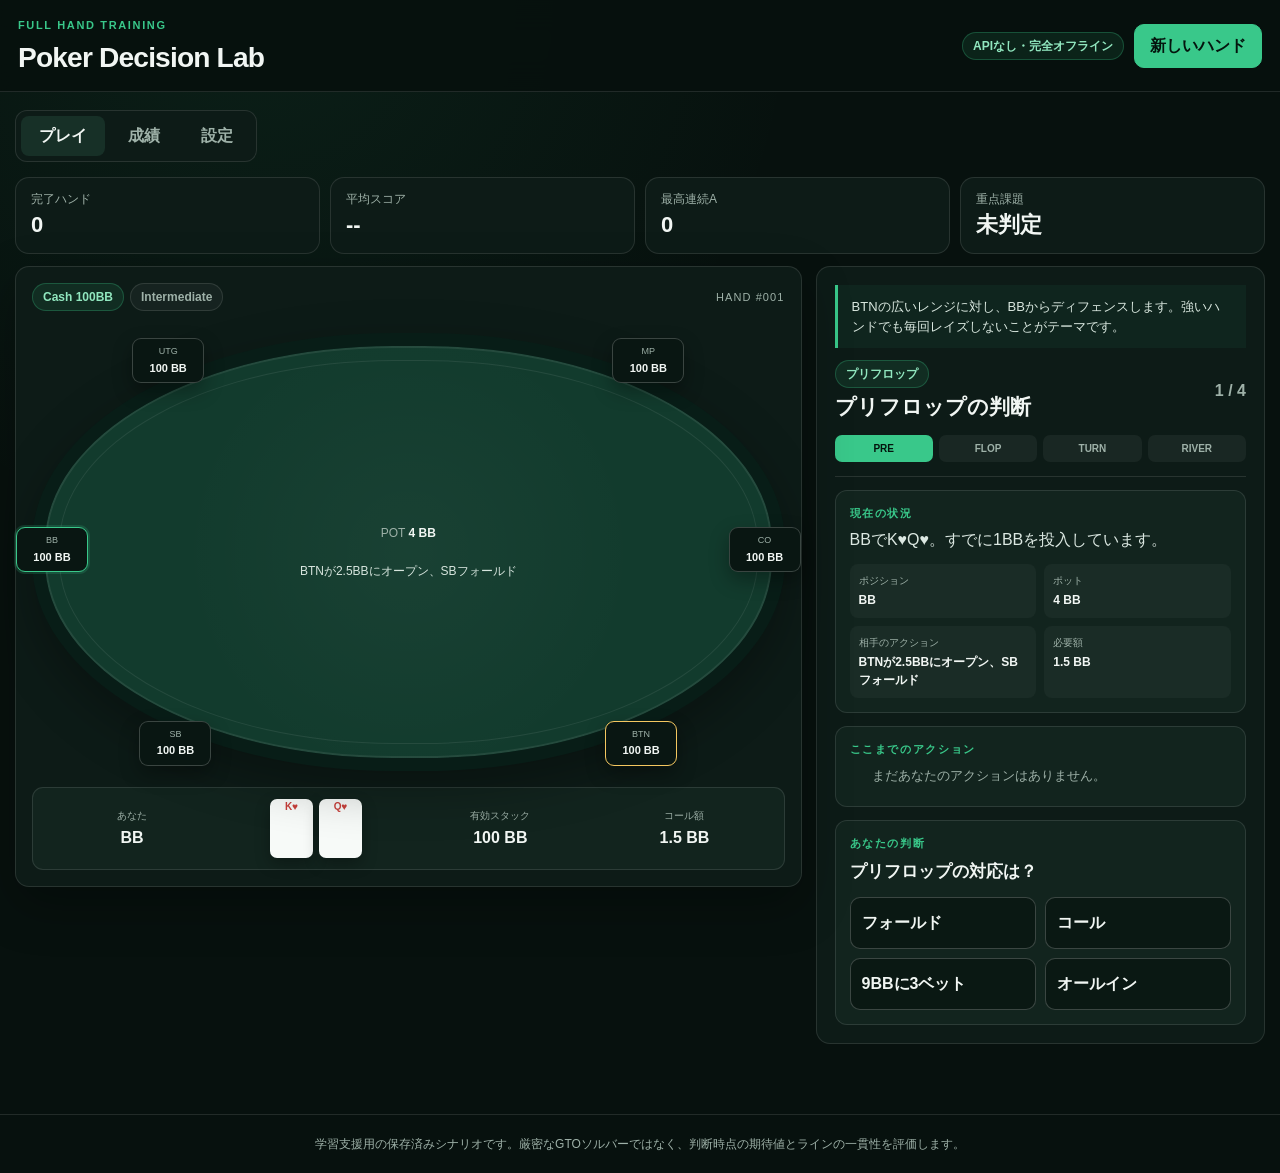
==== commit 8a356850: "Load full-hand scenario library before game engine" ====
--- a/poker-decision-lab/index.html
+++ b/poker-decision-lab/index.html
@@ -163,6 +163,10 @@
   </main>
 
   <footer>学習支援用の保存済みシナリオです。厳密なGTOソルバーではなく、判断時点の期待値とラインの一貫性を評価します。</footer>
+  <script src="sequence-utils.js?v=8"></script>
+  <script src="sequence-hands-1.js?v=8"></script>
+  <script src="sequence-hands-2.js?v=8"></script>
+  <script src="sequence-hands-3.js?v=8"></script>
   <script src="sequence-app.js?v=8"></script>
 </body>
 </html>
--- a/poker-decision-lab/sequence-app.css
+++ b/poker-decision-lab/sequence-app.css
@@ -0,0 +1,4 @@
+:root{--bg:#07110e;--panel:#0d1b17;--panel2:#12241e;--panel3:#173027;--line:rgba(255,255,255,.11);--line2:rgba(255,255,255,.2);--text:#f1f6f3;--muted:#9eb1a8;--accent:#39c88a;--danger:#ff746b;--warn:#f4c760;--table:#123b2d;--edge:#081d17;--shadow:0 18px 50px rgba(0,0,0,.3);--header-h:74px}*{box-sizing:border-box}html{color-scheme:dark}body{margin:0;min-width:320px;min-height:100dvh;background:radial-gradient(circle at 20% 0,rgba(57,200,138,.08),transparent 34rem),var(--bg);color:var(--text);font-family:Arial,"Hiragino Kaku Gothic ProN","Yu Gothic",sans-serif;line-height:1.5;-webkit-tap-highlight-color:transparent}button,input,select{font:inherit}button{cursor:pointer;touch-action:manipulation}.topbar{position:sticky;top:0;z-index:60;min-height:var(--header-h);display:flex;align-items:center;justify-content:space-between;gap:16px;padding:12px max(18px,calc((100vw - 1440px)/2));border-bottom:1px solid var(--line);background:rgba(7,17,14,.96);backdrop-filter:blur(16px)}h1,h2,h3,p{margin-top:0}.brand h1{margin:1px 0 0;font-size:clamp(20px,2.2vw,30px);letter-spacing:-.03em}.eyebrow,.section-label{color:var(--accent);font-size:11px;font-weight:800;letter-spacing:.15em;text-transform:uppercase}.top-actions{display:flex;align-items:center;gap:10px}.offline-pill,.badge,.street-label{display:inline-flex;align-items:center;min-height:28px;padding:4px 10px;border:1px solid rgba(57,200,138,.28);border-radius:999px;background:rgba(57,200,138,.1);color:#91e7bf;font-size:12px;font-weight:800}.badge.muted{border-color:var(--line);background:rgba(255,255,255,.04);color:var(--muted)}.button{min-height:44px;padding:9px 15px;border:1px solid var(--line2);border-radius:10px;background:var(--panel2);color:var(--text);font-weight:800}.button.primary{border-color:var(--accent);background:var(--accent);color:#04140d}.button.danger{border-color:rgba(255,116,107,.4);background:rgba(255,116,107,.08);color:#ffc1bd}.app-shell{width:min(1440px,calc(100% - 30px));margin:18px auto 70px}.tabs{display:flex;gap:5px;width:max-content;margin-bottom:15px;padding:5px;border:1px solid var(--line);border-radius:12px;background:var(--panel)}.tab{min-height:40px;padding:8px 18px;border:0;border-radius:8px;background:transparent;color:var(--muted);font-weight:800}.tab.active{background:var(--panel3);color:var(--text)}.tab-panel{display:none}.tab-panel.active{display:block}.metric-grid{display:grid;grid-template-columns:repeat(4,minmax(0,1fr));gap:10px;margin-bottom:12px}.metric-card,.table-panel,.decision-panel,.panel-card{border:1px solid var(--line);border-radius:14px;background:var(--panel)}.metric-card{padding:12px 15px}.metric-card span{display:block;color:var(--muted);font-size:12px}.metric-card strong{font-size:22px}.play-grid{display:grid;grid-template-columns:minmax(0,1.4fr) minmax(380px,.8fr);gap:14px;align-items:start}.table-panel{position:sticky;top:calc(var(--header-h) + 10px);z-index:20;padding:16px;box-shadow:var(--shadow)}.decision-panel{padding:18px}.scenario-header,.progress-head,.section-heading,.save-row{display:flex;align-items:center;justify-content:space-between;gap:12px}.badges{display:flex;flex-wrap:wrap;gap:6px}.hand-number{color:var(--muted);font-size:11px;letter-spacing:.1em}.poker-table{position:relative;width:min(100%,860px);aspect-ratio:1.72;margin:22px auto 16px;border:13px solid var(--edge);border-radius:48%;background:radial-gradient(circle,rgba(255,255,255,.03),transparent 55%),var(--table);box-shadow:inset 0 0 0 2px rgba(255,255,255,.08),var(--shadow)}.poker-table:after{content:"";position:absolute;inset:14px;border:1px solid rgba(255,255,255,.08);border-radius:48%;pointer-events:none}.seat{position:absolute;z-index:2;display:grid;gap:1px;min-width:72px;padding:6px 9px;border:1px solid var(--line2);border-radius:9px;background:#091612;text-align:center;box-shadow:0 8px 20px rgba(0,0,0,.32)}.seat span{color:var(--muted);font-size:9px}.seat b{font-size:11px}.seat.hero{border-color:var(--accent);box-shadow:0 0 0 2px rgba(57,200,138,.18)}.seat.villain{border-color:var(--warn)}.seat-utg{left:12%;top:-2%}.seat-mp{right:12%;top:-2%}.seat-co{right:-4%;top:44%}.seat-btn{right:13%;bottom:-2%}.seat-sb{left:13%;bottom:-2%}.seat-bb{left:-4%;top:44%}.table-center{position:absolute;inset:24% 15%;display:flex;flex-direction:column;align-items:center;justify-content:center;gap:10px;text-align:center}.pot-label{color:var(--muted);font-size:12px}.pot-label strong{color:var(--text)}.cards{display:flex;align-items:center;justify-content:center;gap:6px}.card-face{display:grid;place-items:center;width:clamp(35px,5vw,54px);aspect-ratio:.72;border-radius:7px;background:#f7faf8;color:#101c17;font-weight:900;font-size:clamp(16px,2.3vw,24px);box-shadow:0 6px 15px rgba(0,0,0,.28)}.card-face.red{color:#c8403b}.card-face.placeholder{background:rgba(255,255,255,.08);color:rgba(255,255,255,.15);box-shadow:none}.table-action{max-width:460px;color:#d7e5de;font-size:12px}.hero-strip{display:grid;grid-template-columns:repeat(4,minmax(0,1fr));gap:8px;align-items:center;padding:11px;border:1px solid var(--line);border-radius:11px;background:var(--panel2);text-align:center}.hero-strip span{display:block;color:var(--muted);font-size:10px}.hero-strip strong{display:block;margin-top:3px}.hole-cards .card-face{width:43px}.hand-intro{margin-bottom:12px;padding:12px 14px;border-left:3px solid var(--accent);background:rgba(57,200,138,.06);color:#d9e7df;font-size:13px}.progress-block{padding-bottom:14px;border-bottom:1px solid var(--line)}.progress-head h2{margin:3px 0 0;font-size:21px}.progress-head>strong{color:var(--muted)}.street-progress{display:grid;grid-template-columns:repeat(4,1fr);gap:6px;margin-top:12px}.street-progress span{padding:6px;border-radius:7px;background:rgba(255,255,255,.05);color:var(--muted);font-size:10px;font-weight:800;text-align:center}.street-progress span.current{background:var(--accent);color:#04140d}.street-progress span.done{background:rgba(57,200,138,.15);color:#9ae9c3}.situation-card,.history-card,.decision-area{margin-top:13px;padding:14px;border:1px solid var(--line);border-radius:12px;background:var(--panel2)}.situation-card p{margin:7px 0 12px;color:#dce8e2}.fact-grid{display:grid;grid-template-columns:repeat(2,minmax(0,1fr));gap:8px}.fact-grid div{padding:9px;border-radius:8px;background:rgba(255,255,255,.035)}.fact-grid span{display:block;color:var(--muted);font-size:10px}.fact-grid strong{display:block;margin-top:3px;font-size:12px}.action-history{margin:8px 0 0;padding-left:22px}.action-history li{margin:7px 0;color:#d6e3dc;font-size:13px}.action-history li::marker{color:var(--accent);font-weight:800}.empty-history{list-style:none;color:var(--muted)!important}.decision-area h3{margin:7px 0 13px;font-size:17px}.decision-buttons{display:grid;grid-template-columns:repeat(2,minmax(0,1fr));gap:9px}.action-button{min-height:52px;padding:11px;border:1px solid var(--line2);border-radius:10px;background:#0a1813;color:var(--text);font-weight:800;text-align:left}.action-button:active{transform:scale(.99)}.action-button.selected{border-color:var(--accent);background:rgba(57,200,138,.1)}.selection-notice{margin-top:12px;padding:12px;border:1px solid rgba(57,200,138,.25);border-radius:10px;background:rgba(57,200,138,.06)}.selection-notice p{margin:0 0 10px;color:#d9e7df;font-size:13px}.hidden{display:none!important}.final-report{margin-top:14px}.score-hero{display:grid;grid-template-columns:auto 1fr;gap:14px;align-items:center;padding:16px;border:1px solid rgba(57,200,138,.3);border-radius:13px;background:rgba(57,200,138,.07)}.grade{display:grid;place-items:center;width:66px;height:66px;border-radius:16px;background:var(--accent);color:#04140d;font-size:32px;font-weight:900}.grade.b{background:var(--warn);color:#2b2104}.grade.c,.grade.d{background:var(--danger);color:#2b0605}.score-hero h2{margin:0}.score-hero p{margin:3px 0 0;color:var(--muted)}.summary-grid{display:grid;grid-template-columns:repeat(2,minmax(0,1fr));gap:10px;margin-top:12px}.summary-card,.street-review{padding:13px;border:1px solid var(--line);border-radius:11px;background:var(--panel2)}.summary-card span{display:block;color:var(--muted);font-size:11px}.summary-card strong{display:block;margin-top:4px}.street-review{margin-top:10px}.street-review-head{display:flex;align-items:center;justify-content:space-between;gap:10px}.street-review h3{margin:0;font-size:15px}.street-score{font-weight:900}.street-review p{margin:8px 0 0;color:#cedbd4;font-size:13px}.street-review .recommend{color:#9ae9c3}.report-actions{display:flex;gap:9px;margin-top:14px}.section-heading{margin:10px 2px 16px}.section-heading h2{margin:3px 0 0}.dashboard-grid,.settings-grid{display:grid;grid-template-columns:repeat(2,minmax(0,1fr));gap:12px}.panel-card{padding:17px}.panel-card h3{margin-bottom:12px}.street-score-row{margin-bottom:13px}.street-score-row-head{display:flex;justify-content:space-between;margin-bottom:5px}.progress-track{height:9px;border-radius:99px;background:rgba(255,255,255,.08);overflow:hidden}.progress-fill{height:100%;background:var(--accent)}.insight{margin-bottom:9px;padding:11px;border:1px solid var(--line);border-radius:9px;background:var(--panel2)}.insight strong{display:block}.insight p{margin:3px 0 0;color:var(--muted);font-size:13px}.history-panel{margin-top:12px}.table-scroll{overflow-x:auto}table{width:100%;min-width:680px;border-collapse:collapse}th,td{padding:10px;border-bottom:1px solid var(--line);text-align:left;font-size:13px}th{color:var(--muted);font-size:11px}.check-row{display:flex;align-items:center;gap:9px;margin:10px 0}.check-row input{width:auto;accent-color:var(--accent)}label{display:grid;gap:6px;color:var(--muted);font-size:12px;font-weight:700}select{min-height:45px;padding:9px;border:1px solid var(--line2);border-radius:9px;background:#091612;color:var(--text);font-size:16px}.small{color:var(--muted);font-size:12px}.save-row{justify-content:flex-end;margin-top:14px}#saveMessage{color:var(--accent);font-size:13px}footer{padding:20px;border-top:1px solid var(--line);color:var(--muted);text-align:center;font-size:12px}
+@media(max-width:1050px){.play-grid{grid-template-columns:1fr}.table-panel{top:calc(var(--header-h) + 6px)}.decision-panel{margin-top:0}.metric-grid{grid-template-columns:repeat(2,minmax(0,1fr))}}
+@media(max-width:720px){:root{--header-h:58px}.topbar{min-height:var(--header-h);padding:calc(8px + env(safe-area-inset-top)) max(10px,env(safe-area-inset-right)) 8px max(10px,env(safe-area-inset-left));align-items:center}.brand .eyebrow,.offline-pill{display:none}.brand h1{font-size:18px}.top-actions .button{min-height:40px;padding:7px 10px;font-size:12px}.app-shell{width:100%;margin:0 0 calc(82px + env(safe-area-inset-bottom))}.tabs{position:fixed;z-index:80;left:max(10px,env(safe-area-inset-left));right:max(10px,env(safe-area-inset-right));bottom:max(8px,env(safe-area-inset-bottom));width:auto;margin:0;box-shadow:0 15px 45px rgba(0,0,0,.5);backdrop-filter:blur(16px)}.tab{flex:1;min-height:46px;padding-inline:8px}.metric-grid{display:none}.play-grid{display:block}.table-panel{top:var(--header-h);z-index:50;padding:7px 9px;border-left:0;border-right:0;border-radius:0 0 12px 12px;background:rgba(13,27,23,.98);backdrop-filter:blur(14px)}.scenario-header{min-height:22px}.badge{min-height:21px;padding:2px 6px;font-size:9px}.hand-number{font-size:9px}.poker-table{width:calc(100% - 28px);max-height:205px;aspect-ratio:1.55;margin:10px auto 9px;border-width:7px}.seat{min-width:48px;padding:3px 4px;border-radius:6px}.seat span{font-size:7px}.seat b{font-size:8px}.seat-co{right:-7%}.seat-bb{left:-7%}.table-center{inset:18% 11%;gap:5px}.pot-label,.table-action{font-size:9px}.card-face{width:28px;border-radius:5px;font-size:14px}.hole-cards .card-face{width:34px}.hero-strip{grid-template-columns:repeat(4,minmax(0,1fr));gap:4px;padding:6px}.hero-strip span{font-size:8px}.hero-strip strong{font-size:10px}.decision-panel{padding:12px;border:0;border-radius:0;background:transparent}.hand-intro{margin-bottom:9px}.progress-head h2{font-size:18px}.situation-card,.history-card,.decision-area{margin-top:10px;padding:12px}.decision-buttons{grid-template-columns:1fr}.action-button{min-height:50px}.dashboard-grid,.settings-grid,.summary-grid{grid-template-columns:1fr}.section-heading{padding:0 12px}.panel-card{border-radius:0;border-left:0;border-right:0}.save-row{padding:0 12px}.report-actions{flex-direction:column}.report-actions .button{width:100%}}
+@media(max-height:700px) and (max-width:720px){.poker-table{max-height:165px;width:calc(100% - 64px)}.table-action{display:none}.hero-strip{padding:4px}.table-panel{padding-top:5px;padding-bottom:5px}}
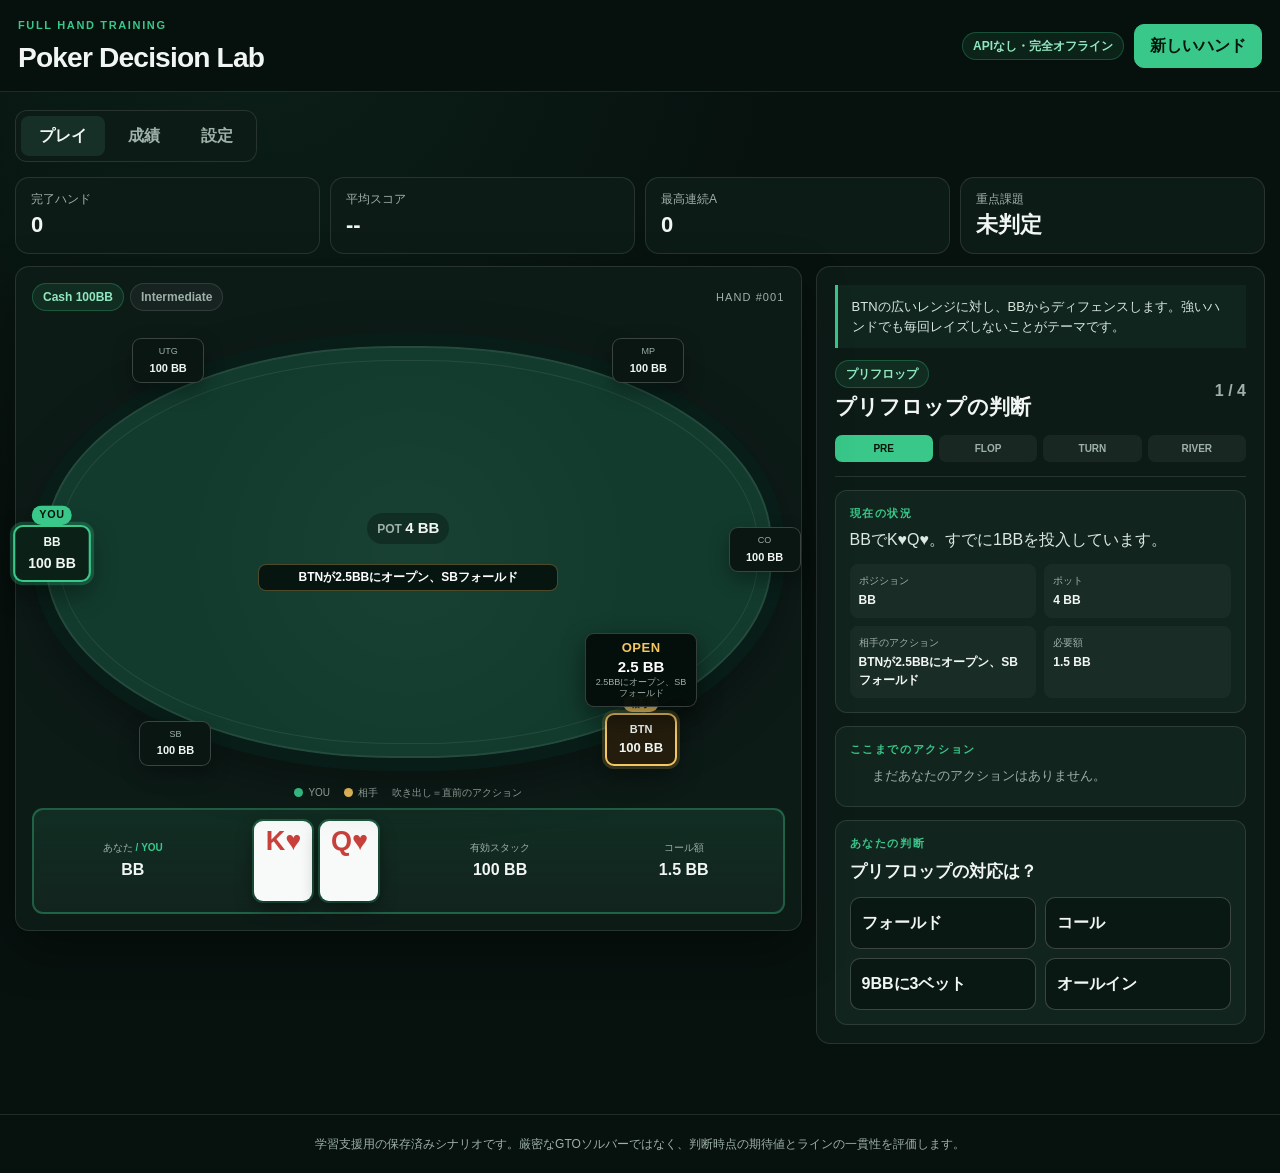
==== commit 2e122560: "Load table clarity interface" ====
--- a/poker-decision-lab/index.html
+++ b/poker-decision-lab/index.html
@@ -12,6 +12,7 @@
   <link rel="apple-touch-icon" href="icon.svg">
   <title>Poker Decision Lab</title>
   <link rel="stylesheet" href="sequence-app.css?v=8">
+  <link rel="stylesheet" href="table-clarity.css?v=9">
 </head>
 <body>
   <header class="topbar">
@@ -155,7 +156,7 @@
         <section class="panel-card">
           <h3>iPhone</h3>
           <p class="small">Safariの共有メニューから「ホーム画面に追加」を選ぶと、アプリとして利用できます。</p>
-          <p class="small">更新番号：Sequence v8</p>
+          <p class="small">更新番号：Table Clarity v9</p>
         </section>
       </div>
       <div class="save-row"><span id="saveMessage"></span><button id="saveSettings" class="button primary" type="button">設定を保存</button></div>
@@ -168,5 +169,6 @@
   <script src="sequence-hands-2.js?v=8"></script>
   <script src="sequence-hands-3.js?v=8"></script>
   <script src="sequence-app.js?v=8"></script>
+  <script src="table-clarity.js?v=9"></script>
 </body>
 </html>
--- a/poker-decision-lab/table-clarity.css
+++ b/poker-decision-lab/table-clarity.css
@@ -0,0 +1,315 @@
+/* Poker Decision Lab v9: make cards, player roles, actions and bet amounts readable on the table. */
+.poker-table {
+  overflow: visible;
+}
+
+.seat {
+  overflow: visible;
+  transition: border-color .18s ease, box-shadow .18s ease, transform .18s ease;
+}
+
+.seat.hero {
+  border: 2px solid var(--accent);
+  background: #0b2118;
+  box-shadow: 0 0 0 3px rgba(57,200,138,.25), 0 10px 24px rgba(0,0,0,.4);
+  transform: scale(1.08);
+}
+
+.seat.villain {
+  border: 2px solid var(--warn);
+  background: #241d0d;
+  box-shadow: 0 0 0 3px rgba(244,199,96,.18), 0 10px 24px rgba(0,0,0,.4);
+}
+
+.seat.hero::before,
+.seat.villain::before {
+  position: absolute;
+  z-index: 5;
+  left: 50%;
+  top: -20px;
+  transform: translateX(-50%);
+  min-width: max-content;
+  padding: 2px 7px;
+  border-radius: 999px;
+  font-size: 10px;
+  font-weight: 900;
+  letter-spacing: .06em;
+  line-height: 1.35;
+}
+
+.seat.hero::before {
+  content: "YOU";
+  background: var(--accent);
+  color: #03140c;
+}
+
+.seat.villain::before {
+  content: "相手";
+  background: var(--warn);
+  color: #2b2104;
+}
+
+.seat.hero > span:first-child,
+.seat.villain > span:first-child {
+  color: var(--text);
+  font-size: 11px;
+  font-weight: 900;
+}
+
+.seat.hero > b,
+.seat.villain > b {
+  font-size: 13px;
+}
+
+.seat-action-bubble {
+  position: absolute;
+  z-index: 12;
+  display: none;
+  min-width: 112px;
+  max-width: 180px;
+  padding: 7px 9px;
+  border: 1px solid var(--line2);
+  border-radius: 9px;
+  background: rgba(5,14,11,.97);
+  color: var(--text);
+  box-shadow: 0 9px 24px rgba(0,0,0,.48);
+  text-align: center;
+  pointer-events: none;
+}
+
+.seat-action-bubble.visible {
+  display: block;
+  animation: table-action-pop .18s ease-out;
+}
+
+.seat-action-bubble .action-name {
+  display: block;
+  color: var(--warn);
+  font-size: 13px;
+  font-weight: 900;
+  letter-spacing: .04em;
+  line-height: 1.15;
+}
+
+.seat.hero .seat-action-bubble .action-name {
+  color: var(--accent);
+}
+
+.seat-action-bubble .action-amount {
+  display: block;
+  margin-top: 2px;
+  color: #fff;
+  font-size: 15px;
+  font-weight: 900;
+  line-height: 1.15;
+}
+
+.seat-action-bubble .action-detail {
+  display: block;
+  margin-top: 2px;
+  color: var(--muted);
+  font-size: 9px;
+  line-height: 1.2;
+}
+
+.seat-utg .seat-action-bubble,
+.seat-mp .seat-action-bubble {
+  top: calc(100% + 8px);
+  left: 50%;
+  transform: translateX(-50%);
+}
+
+.seat-btn .seat-action-bubble,
+.seat-sb .seat-action-bubble {
+  bottom: calc(100% + 8px);
+  left: 50%;
+  transform: translateX(-50%);
+}
+
+.seat-co .seat-action-bubble {
+  top: 50%;
+  right: calc(100% + 8px);
+  transform: translateY(-50%);
+}
+
+.seat-bb .seat-action-bubble {
+  top: 50%;
+  left: calc(100% + 8px);
+  transform: translateY(-50%);
+}
+
+.table-center {
+  z-index: 3;
+}
+
+.table-action {
+  min-width: min(100%, 300px);
+  padding: 5px 9px;
+  border: 1px solid rgba(244,199,96,.3);
+  border-radius: 8px;
+  background: rgba(4,13,10,.82);
+  color: #fff;
+  font-size: 12px;
+  font-weight: 800;
+  line-height: 1.25;
+}
+
+.pot-label {
+  padding: 4px 10px;
+  border-radius: 999px;
+  background: rgba(0,0,0,.28);
+  font-weight: 800;
+}
+
+.pot-label strong {
+  font-size: 15px;
+}
+
+.hero-strip {
+  border: 2px solid rgba(57,200,138,.35);
+  background: linear-gradient(180deg, rgba(57,200,138,.11), var(--panel2));
+}
+
+.hero-strip > div:first-child span::after {
+  content: " / YOU";
+  color: var(--accent);
+  font-weight: 900;
+}
+
+.hole-cards {
+  gap: 8px;
+}
+
+.hole-cards .card-face {
+  width: 58px;
+  border-radius: 9px;
+  font-size: 27px;
+  box-shadow: 0 7px 18px rgba(0,0,0,.42), 0 0 0 2px rgba(57,200,138,.32);
+}
+
+.table-clarity-legend {
+  display: flex;
+  justify-content: center;
+  gap: 14px;
+  margin: -2px 0 8px;
+  color: var(--muted);
+  font-size: 10px;
+}
+
+.table-clarity-legend span {
+  display: inline-flex;
+  align-items: center;
+  gap: 5px;
+}
+
+.table-clarity-legend i {
+  width: 9px;
+  height: 9px;
+  border-radius: 50%;
+}
+
+.table-clarity-legend .hero-dot { background: var(--accent); }
+.table-clarity-legend .villain-dot { background: var(--warn); }
+
+@keyframes table-action-pop {
+  from { opacity: 0; transform: translateY(4px) scale(.97); }
+  to { opacity: 1; }
+}
+
+@media (max-width: 720px) {
+  .seat.hero,
+  .seat.villain {
+    transform: none;
+  }
+
+  .seat.hero::before,
+  .seat.villain::before {
+    top: -15px;
+    padding: 1px 5px;
+    font-size: 8px;
+  }
+
+  .seat.hero > span:first-child,
+  .seat.villain > span:first-child {
+    font-size: 9px;
+  }
+
+  .seat.hero > b,
+  .seat.villain > b {
+    font-size: 9px;
+  }
+
+  .seat-action-bubble {
+    min-width: 82px;
+    max-width: 112px;
+    padding: 5px 6px;
+    border-radius: 7px;
+  }
+
+  .seat-action-bubble .action-name {
+    font-size: 10px;
+  }
+
+  .seat-action-bubble .action-amount {
+    font-size: 12px;
+  }
+
+  .seat-action-bubble .action-detail {
+    font-size: 7px;
+  }
+
+  .seat-utg .seat-action-bubble,
+  .seat-mp .seat-action-bubble {
+    top: calc(100% + 4px);
+  }
+
+  .seat-btn .seat-action-bubble,
+  .seat-sb .seat-action-bubble {
+    bottom: calc(100% + 4px);
+  }
+
+  .seat-co .seat-action-bubble {
+    right: calc(100% + 4px);
+  }
+
+  .seat-bb .seat-action-bubble {
+    left: calc(100% + 4px);
+  }
+
+  .table-action {
+    min-width: 0;
+    max-width: 210px;
+    padding: 4px 6px;
+    font-size: 9px;
+  }
+
+  .pot-label strong {
+    font-size: 12px;
+  }
+
+  .hole-cards .card-face {
+    width: 45px;
+    font-size: 21px;
+  }
+
+  .table-clarity-legend {
+    margin-bottom: 5px;
+    font-size: 8px;
+  }
+}
+
+@media (max-width: 390px) {
+  .seat-action-bubble {
+    min-width: 74px;
+    max-width: 96px;
+  }
+
+  .seat-action-bubble .action-detail {
+    display: none;
+  }
+
+  .hole-cards .card-face {
+    width: 42px;
+    font-size: 20px;
+  }
+}
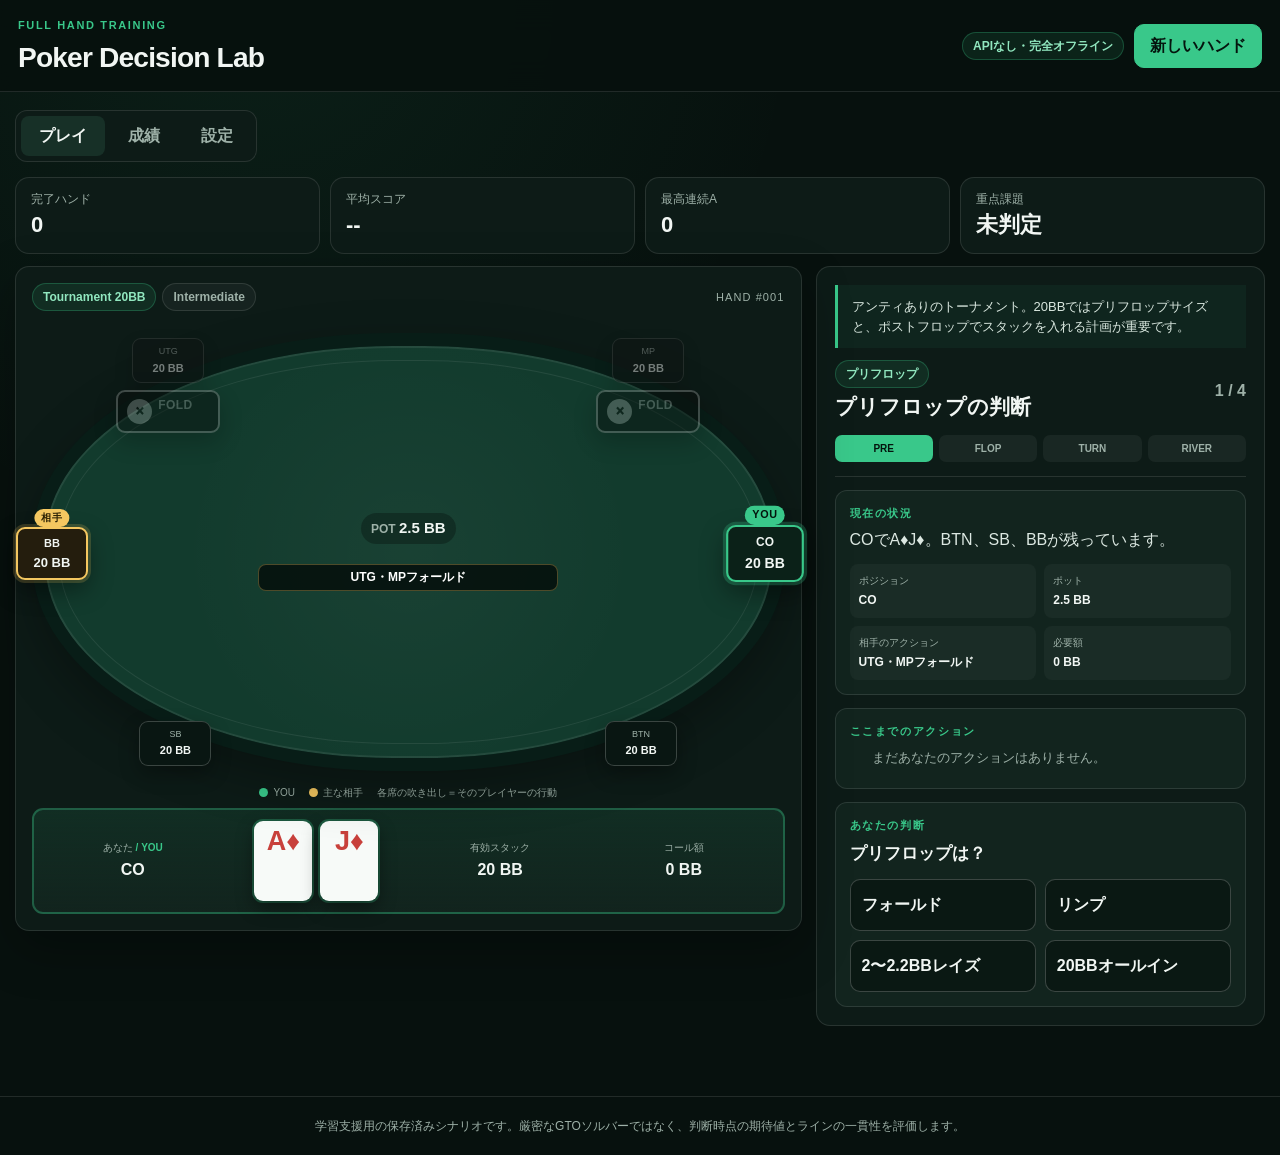
==== commit 117a3fb8: "Load player action animation v10" ====
--- a/poker-decision-lab/index.html
+++ b/poker-decision-lab/index.html
@@ -13,6 +13,7 @@
   <title>Poker Decision Lab</title>
   <link rel="stylesheet" href="sequence-app.css?v=8">
   <link rel="stylesheet" href="table-clarity.css?v=9">
+  <link rel="stylesheet" href="player-actions-v10.css?v=10">
 </head>
 <body>
   <header class="topbar">
@@ -156,7 +157,7 @@
         <section class="panel-card">
           <h3>iPhone</h3>
           <p class="small">Safariの共有メニューから「ホーム画面に追加」を選ぶと、アプリとして利用できます。</p>
-          <p class="small">更新番号：Table Clarity v9</p>
+          <p class="small">更新番号：Player Actions v10</p>
         </section>
       </div>
       <div class="save-row"><span id="saveMessage"></span><button id="saveSettings" class="button primary" type="button">設定を保存</button></div>
@@ -168,7 +169,7 @@
   <script src="sequence-hands-1.js?v=8"></script>
   <script src="sequence-hands-2.js?v=8"></script>
   <script src="sequence-hands-3.js?v=8"></script>
-  <script src="sequence-app.js?v=8"></script>
-  <script src="table-clarity.js?v=9"></script>
+  <script src="sequence-app.js?v=10"></script>
+  <script src="player-actions-v10.js?v=10"></script>
 </body>
 </html>
--- a/poker-decision-lab/player-actions-v10.css
+++ b/poker-decision-lab/player-actions-v10.css
@@ -0,0 +1,173 @@
+/* v10: distinct CHECK/CALL states and sequential animation for every player's action. */
+.poker-table { isolation:isolate; }
+
+.seat {
+  --action-color: var(--warn);
+  transition: opacity .22s ease, filter .22s ease, border-color .2s ease, box-shadow .2s ease, transform .2s ease;
+}
+.seat.action-active {
+  z-index: 18;
+  border-color: var(--action-color) !important;
+  box-shadow: 0 0 0 4px color-mix(in srgb, var(--action-color) 28%, transparent), 0 12px 30px rgba(0,0,0,.5) !important;
+  animation: player-action-pulse .68s cubic-bezier(.2,.8,.2,1);
+}
+.seat.folded:not(.hero) { opacity:.45; filter:saturate(.35); }
+.seat.action-fold { --action-color:#788982; }
+.seat.action-check { --action-color:#74a9ff; }
+.seat.action-call { --action-color:#45d6b0; }
+.seat.action-bet,
+.seat.action-open { --action-color:#f4c760; }
+.seat.action-raise,
+.seat.action-3-bet,
+.seat.action-4-bet,
+.seat.action-check-raise { --action-color:#ff9a62; }
+.seat.action-all-in { --action-color:#ff746b; }
+.seat.action-limp { --action-color:#b99cff; }
+
+.seat-action-bubble {
+  grid-template-columns:auto 1fr;
+  align-items:center;
+  column-gap:6px;
+  min-width:104px;
+  border-width:2px;
+  border-color:var(--action-color, var(--line2));
+}
+.seat-action-bubble.visible { display:grid; }
+.seat-action-bubble .action-icon {
+  grid-row:1 / span 2;
+  display:grid;
+  place-items:center;
+  width:25px;
+  height:25px;
+  border-radius:50%;
+  background:var(--action-color, var(--warn));
+  color:#06120d;
+  font-size:14px;
+  font-weight:950;
+}
+.seat-action-bubble .action-name {
+  color:var(--action-color, var(--warn)) !important;
+  text-align:left;
+  font-size:12px;
+}
+.seat-action-bubble .action-amount {
+  margin:0;
+  text-align:left;
+  font-size:14px;
+}
+.seat-action-bubble.action-fold { --action-color:#788982; }
+.seat-action-bubble.action-check { --action-color:#74a9ff; }
+.seat-action-bubble.action-call { --action-color:#45d6b0; }
+.seat-action-bubble.action-bet,
+.seat-action-bubble.action-open { --action-color:#f4c760; }
+.seat-action-bubble.action-raise,
+.seat-action-bubble.action-3-bet,
+.seat-action-bubble.action-4-bet,
+.seat-action-bubble.action-check-raise { --action-color:#ff9a62; }
+.seat-action-bubble.action-all-in { --action-color:#ff746b; }
+.seat-action-bubble.action-limp { --action-color:#b99cff; }
+
+.action-announcer {
+  position:absolute;
+  z-index:25;
+  left:50%;
+  top:9%;
+  display:flex;
+  align-items:center;
+  gap:7px;
+  min-width:130px;
+  padding:6px 10px;
+  border:2px solid var(--action-color, var(--warn));
+  border-radius:999px;
+  background:rgba(4,13,10,.94);
+  box-shadow:0 10px 26px rgba(0,0,0,.45);
+  opacity:0;
+  transform:translate(-50%,-7px) scale(.94);
+  pointer-events:none;
+}
+.action-announcer.visible {
+  opacity:1;
+  transform:translate(-50%,0) scale(1);
+  animation:action-announcer-in .65s ease both;
+}
+.action-announcer strong { color:var(--text); font-size:11px; }
+.action-announcer span { color:var(--action-color, var(--warn)); font-size:12px; font-weight:950; }
+.action-announcer.action-fold { --action-color:#788982; }
+.action-announcer.action-check { --action-color:#74a9ff; }
+.action-announcer.action-call { --action-color:#45d6b0; }
+.action-announcer.action-bet,
+.action-announcer.action-open { --action-color:#f4c760; }
+.action-announcer.action-raise,
+.action-announcer.action-3-bet,
+.action-announcer.action-4-bet,
+.action-announcer.action-check-raise { --action-color:#ff9a62; }
+.action-announcer.action-all-in { --action-color:#ff746b; }
+.action-announcer.action-limp { --action-color:#b99cff; }
+
+.moving-chip {
+  position:absolute;
+  z-index:16;
+  display:grid;
+  place-items:center;
+  min-width:38px;
+  height:24px;
+  padding:0 7px;
+  border:2px solid rgba(255,255,255,.55);
+  border-radius:999px;
+  background:var(--action-color, var(--warn));
+  color:#06120d;
+  box-shadow:0 7px 16px rgba(0,0,0,.42);
+  font-size:9px;
+  font-weight:950;
+  pointer-events:none;
+}
+.moving-chip.action-call { --action-color:#45d6b0; }
+.moving-chip.action-bet,
+.moving-chip.action-open { --action-color:#f4c760; }
+.moving-chip.action-raise,
+.moving-chip.action-3-bet,
+.moving-chip.action-4-bet,
+.moving-chip.action-check-raise { --action-color:#ff9a62; }
+.moving-chip.action-all-in { --action-color:#ff746b; }
+.moving-chip.action-limp { --action-color:#b99cff; }
+
+.table-clarity-legend { flex-wrap:wrap; }
+
+@keyframes player-action-pulse {
+  0% { transform:scale(1); }
+  28% { transform:scale(1.14); }
+  60% { transform:scale(1.05); }
+  100% { transform:scale(1); }
+}
+@keyframes action-announcer-in {
+  0% { opacity:0; transform:translate(-50%,-7px) scale(.94); }
+  20%,72% { opacity:1; transform:translate(-50%,0) scale(1); }
+  100% { opacity:0; transform:translate(-50%,4px) scale(.98); }
+}
+
+@media (max-width:720px) {
+  .seat-action-bubble {
+    min-width:72px;
+    max-width:94px;
+    grid-template-columns:18px 1fr;
+    column-gap:4px;
+    padding:4px 5px;
+  }
+  .seat-action-bubble .action-icon {
+    width:18px;
+    height:18px;
+    font-size:10px;
+  }
+  .seat-action-bubble .action-name { font-size:8px; }
+  .seat-action-bubble .action-amount { font-size:10px; }
+  .action-announcer { top:5%; min-width:100px; padding:4px 8px; }
+  .action-announcer strong { font-size:9px; }
+  .action-announcer span { font-size:10px; }
+  .moving-chip { min-width:30px; height:19px; padding:0 5px; font-size:7px; }
+}
+
+@media (prefers-reduced-motion:reduce) {
+  .seat.action-active,
+  .action-announcer.visible { animation:none; }
+  .seat { transition:none; }
+}
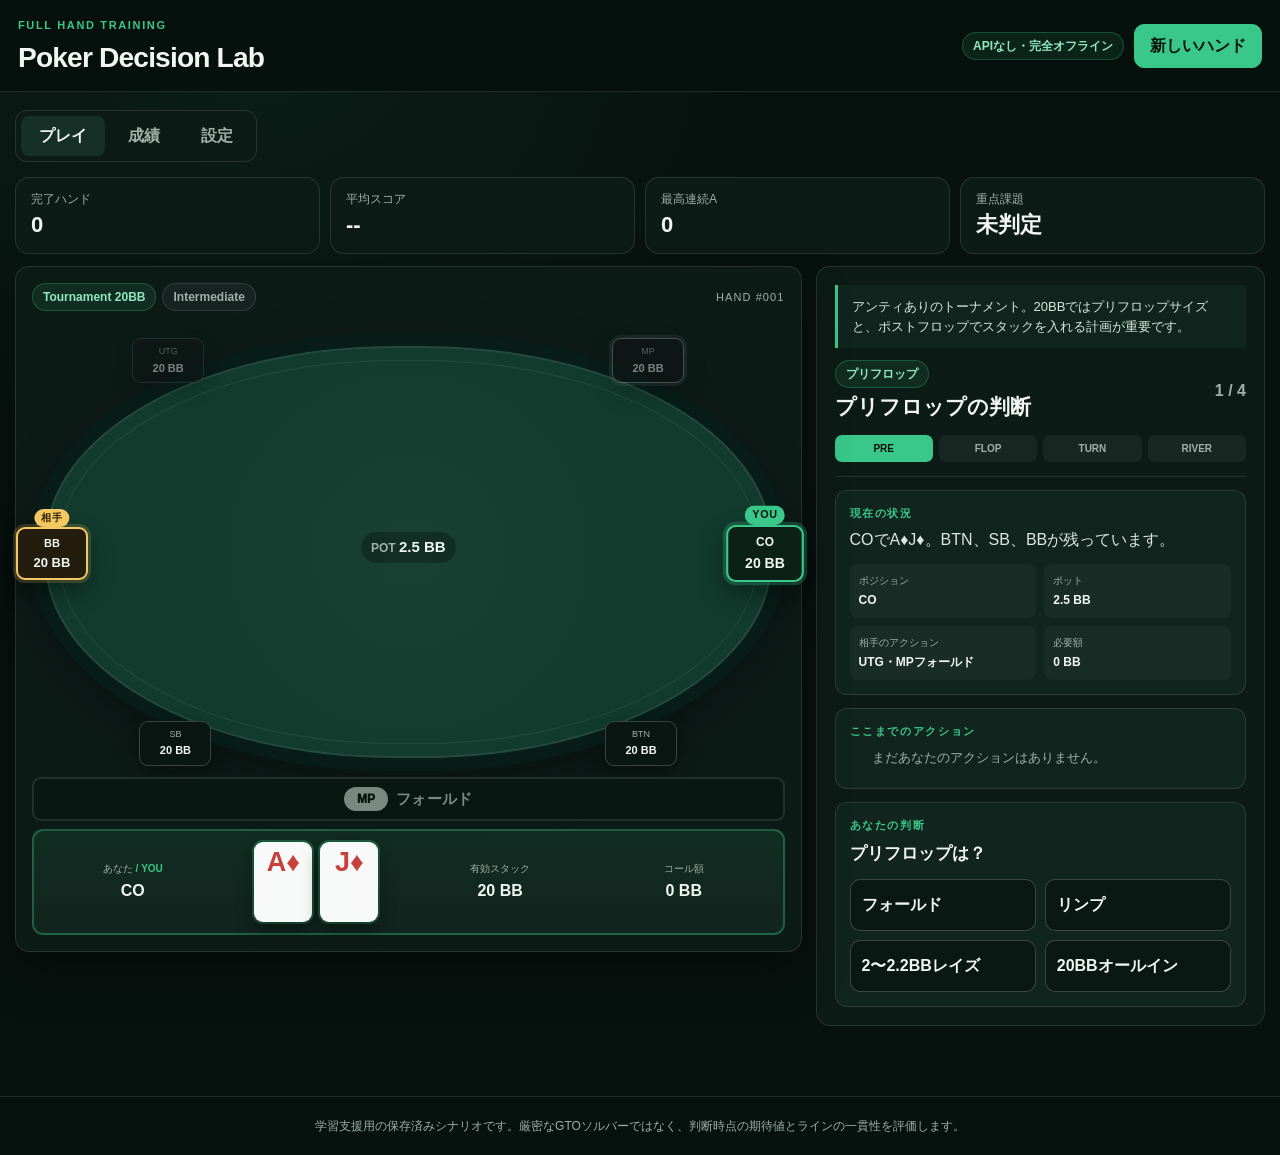
==== commit 54f62b12: "Load v13 auto progress and action clarity" ====
--- a/poker-decision-lab/index.html
+++ b/poker-decision-lab/index.html
@@ -11,9 +11,10 @@
   <link rel="manifest" href="manifest.webmanifest">
   <link rel="apple-touch-icon" href="icon.svg">
   <title>Poker Decision Lab</title>
-  <link rel="stylesheet" href="sequence-app.css?v=8">
-  <link rel="stylesheet" href="table-clarity.css?v=9">
-  <link rel="stylesheet" href="player-actions-v10.css?v=10">
+  <link rel="stylesheet" href="sequence-app.css?v=11">
+  <link rel="stylesheet" href="table-clarity.css?v=11">
+  <link rel="stylesheet" href="player-actions-v10.css?v=11">
+  <link rel="stylesheet" href="action-clarity-v13.css?v=13">
 </head>
 <body>
   <header class="topbar">
@@ -157,7 +158,7 @@
         <section class="panel-card">
           <h3>iPhone</h3>
           <p class="small">Safariの共有メニューから「ホーム画面に追加」を選ぶと、アプリとして利用できます。</p>
-          <p class="small">更新番号：Player Actions v10</p>
+          <p class="small">更新番号：Auto Progress v13</p>
         </section>
       </div>
       <div class="save-row"><span id="saveMessage"></span><button id="saveSettings" class="button primary" type="button">設定を保存</button></div>
@@ -165,11 +166,12 @@
   </main>
 
   <footer>学習支援用の保存済みシナリオです。厳密なGTOソルバーではなく、判断時点の期待値とラインの一貫性を評価します。</footer>
-  <script src="sequence-utils.js?v=8"></script>
-  <script src="sequence-hands-1.js?v=8"></script>
-  <script src="sequence-hands-2.js?v=8"></script>
-  <script src="sequence-hands-3.js?v=8"></script>
-  <script src="sequence-app.js?v=10"></script>
-  <script src="player-actions-v10.js?v=10"></script>
+  <script src="sequence-utils.js?v=11"></script>
+  <script src="sequence-hands-1.js?v=11"></script>
+  <script src="sequence-hands-2.js?v=11"></script>
+  <script src="sequence-hands-3.js?v=11"></script>
+  <script src="sequence-app-safe-v11.js?v=11"></script>
+  <script src="player-actions-v10.js?v=11"></script>
+  <script src="progress-fix-v13.js?v=13"></script>
 </body>
-</html>
+</html>
--- a/poker-decision-lab/player-actions-v10.css
+++ b/poker-decision-lab/player-actions-v10.css
@@ -1,17 +1,47 @@
-/* v10: distinct CHECK/CALL states and sequential animation for every player's action. */
-.poker-table { isolation:isolate; }
+/* v12: prevent cards, table, stack values and action amounts from overlapping. */
+.action-announcer,
+.moving-chip,
+.table-action {
+  display: none !important;
+}
+
+.poker-table {
+  margin-bottom: 6px;
+}
+
+.table-center {
+  z-index: 4;
+  gap: 9px;
+}
+
+.pot-label {
+  position: relative;
+  z-index: 5;
+}
+
+.board-cards {
+  position: relative;
+  z-index: 5;
+}
 
 .seat {
   --action-color: var(--warn);
-  transition: opacity .22s ease, filter .22s ease, border-color .2s ease, box-shadow .2s ease, transform .2s ease;
-}
+  z-index: 7;
+  transition: opacity .2s ease, filter .2s ease, border-color .18s ease, box-shadow .18s ease, transform .18s ease;
+}
+
 .seat.action-active {
-  z-index: 18;
+  z-index: 22;
   border-color: var(--action-color) !important;
-  box-shadow: 0 0 0 4px color-mix(in srgb, var(--action-color) 28%, transparent), 0 12px 30px rgba(0,0,0,.5) !important;
-  animation: player-action-pulse .68s cubic-bezier(.2,.8,.2,1);
-}
-.seat.folded:not(.hero) { opacity:.45; filter:saturate(.35); }
+  box-shadow: 0 0 0 3px color-mix(in srgb, var(--action-color) 28%, transparent), 0 10px 24px rgba(0,0,0,.45) !important;
+  animation: seat-pulse-v12 .72s ease both;
+}
+
+.seat.folded:not(.hero) {
+  opacity: .48;
+  filter: saturate(.35);
+}
+
 .seat.action-fold { --action-color:#788982; }
 .seat.action-check { --action-color:#74a9ff; }
 .seat.action-call { --action-color:#45d6b0; }
@@ -25,149 +55,241 @@
 .seat.action-limp { --action-color:#b99cff; }
 
 .seat-action-bubble {
-  grid-template-columns:auto 1fr;
-  align-items:center;
-  column-gap:6px;
-  min-width:104px;
-  border-width:2px;
-  border-color:var(--action-color, var(--line2));
-}
-.seat-action-bubble.visible { display:grid; }
-.seat-action-bubble .action-icon {
-  grid-row:1 / span 2;
-  display:grid;
-  place-items:center;
-  width:25px;
-  height:25px;
-  border-radius:50%;
-  background:var(--action-color, var(--warn));
-  color:#06120d;
-  font-size:14px;
-  font-weight:950;
-}
+  z-index: 30;
+  display: none;
+  min-width: 88px;
+  max-width: 126px;
+  padding: 5px 8px;
+  grid-template-columns: 1fr;
+  gap: 1px;
+  border-width: 2px;
+  white-space: nowrap;
+  pointer-events: none;
+}
+
+.seat-action-bubble.visible {
+  display: grid;
+  animation: action-bubble-v12 .72s ease both;
+}
+
+.seat-action-bubble .action-icon,
+.seat-action-bubble .action-detail {
+  display: none !important;
+}
+
+.seat-action-bubble .action-name,
+.seat-action-bubble .action-amount {
+  display: block;
+  margin: 0;
+  text-align: center;
+  line-height: 1.1;
+}
+
 .seat-action-bubble .action-name {
-  color:var(--action-color, var(--warn)) !important;
-  text-align:left;
-  font-size:12px;
-}
+  font-size: 11px;
+  font-weight: 950;
+}
+
 .seat-action-bubble .action-amount {
-  margin:0;
-  text-align:left;
-  font-size:14px;
-}
-.seat-action-bubble.action-fold { --action-color:#788982; }
-.seat-action-bubble.action-check { --action-color:#74a9ff; }
-.seat-action-bubble.action-call { --action-color:#45d6b0; }
-.seat-action-bubble.action-bet,
-.seat-action-bubble.action-open { --action-color:#f4c760; }
-.seat-action-bubble.action-raise,
-.seat-action-bubble.action-3-bet,
-.seat-action-bubble.action-4-bet,
-.seat-action-bubble.action-check-raise { --action-color:#ff9a62; }
-.seat-action-bubble.action-all-in { --action-color:#ff746b; }
-.seat-action-bubble.action-limp { --action-color:#b99cff; }
-
-.action-announcer {
-  position:absolute;
-  z-index:25;
-  left:50%;
-  top:9%;
-  display:flex;
-  align-items:center;
-  gap:7px;
-  min-width:130px;
-  padding:6px 10px;
-  border:2px solid var(--action-color, var(--warn));
-  border-radius:999px;
-  background:rgba(4,13,10,.94);
-  box-shadow:0 10px 26px rgba(0,0,0,.45);
-  opacity:0;
-  transform:translate(-50%,-7px) scale(.94);
-  pointer-events:none;
-}
-.action-announcer.visible {
-  opacity:1;
-  transform:translate(-50%,0) scale(1);
-  animation:action-announcer-in .65s ease both;
-}
-.action-announcer strong { color:var(--text); font-size:11px; }
-.action-announcer span { color:var(--action-color, var(--warn)); font-size:12px; font-weight:950; }
-.action-announcer.action-fold { --action-color:#788982; }
-.action-announcer.action-check { --action-color:#74a9ff; }
-.action-announcer.action-call { --action-color:#45d6b0; }
-.action-announcer.action-bet,
-.action-announcer.action-open { --action-color:#f4c760; }
-.action-announcer.action-raise,
-.action-announcer.action-3-bet,
-.action-announcer.action-4-bet,
-.action-announcer.action-check-raise { --action-color:#ff9a62; }
-.action-announcer.action-all-in { --action-color:#ff746b; }
-.action-announcer.action-limp { --action-color:#b99cff; }
-
-.moving-chip {
-  position:absolute;
-  z-index:16;
-  display:grid;
-  place-items:center;
-  min-width:38px;
-  height:24px;
-  padding:0 7px;
-  border:2px solid rgba(255,255,255,.55);
-  border-radius:999px;
-  background:var(--action-color, var(--warn));
-  color:#06120d;
-  box-shadow:0 7px 16px rgba(0,0,0,.42);
-  font-size:9px;
-  font-weight:950;
-  pointer-events:none;
-}
-.moving-chip.action-call { --action-color:#45d6b0; }
-.moving-chip.action-bet,
-.moving-chip.action-open { --action-color:#f4c760; }
-.moving-chip.action-raise,
-.moving-chip.action-3-bet,
-.moving-chip.action-4-bet,
-.moving-chip.action-check-raise { --action-color:#ff9a62; }
-.moving-chip.action-all-in { --action-color:#ff746b; }
-.moving-chip.action-limp { --action-color:#b99cff; }
-
-.table-clarity-legend { flex-wrap:wrap; }
-
-@keyframes player-action-pulse {
+  margin-top: 2px;
+  font-size: 12px;
+  font-weight: 950;
+}
+
+.action-ticker-v12 {
+  position: relative;
+  z-index: 24;
+  display: flex;
+  align-items: center;
+  justify-content: center;
+  gap: 7px;
+  min-height: 38px;
+  margin: 0 0 8px;
+  padding: 6px 10px;
+  border: 1px solid var(--line);
+  border-radius: 9px;
+  background: #081712;
+  color: var(--muted);
+  text-align: center;
+}
+
+.action-ticker-v12 .ticker-label {
+  font-size: 9px;
+  font-weight: 900;
+  letter-spacing: .12em;
+}
+
+.action-ticker-v12 .ticker-player {
+  display: inline-grid;
+  place-items: center;
+  min-width: 38px;
+  min-height: 24px;
+  padding: 2px 7px;
+  border-radius: 999px;
+  background: var(--action-color, var(--warn));
+  color: #06120d;
+  font-size: 11px;
+  font-weight: 950;
+}
+
+.action-ticker-v12 strong {
+  color: var(--action-color, var(--text));
+  font-size: 13px;
+}
+
+.action-ticker-v12 .ticker-amount {
+  padding-left: 7px;
+  border-left: 1px solid var(--line2);
+  color: #fff;
+  font-size: 13px;
+  font-weight: 950;
+}
+
+.action-ticker-v12.action-fold { --action-color:#788982; }
+.action-ticker-v12.action-check { --action-color:#74a9ff; }
+.action-ticker-v12.action-call { --action-color:#45d6b0; }
+.action-ticker-v12.action-bet,
+.action-ticker-v12.action-open { --action-color:#f4c760; }
+.action-ticker-v12.action-raise,
+.action-ticker-v12.action-3-bet,
+.action-ticker-v12.action-4-bet,
+.action-ticker-v12.action-check-raise { --action-color:#ff9a62; }
+.action-ticker-v12.action-all-in { --action-color:#ff746b; }
+.action-ticker-v12.action-limp { --action-color:#b99cff; }
+
+.hero-strip {
+  position: relative;
+  z-index: 20;
+  margin-top: 0;
+}
+
+.table-clarity-legend {
+  margin-top: 2px;
+}
+
+@keyframes seat-pulse-v12 {
   0% { transform:scale(1); }
-  28% { transform:scale(1.14); }
-  60% { transform:scale(1.05); }
+  32% { transform:scale(1.1); }
   100% { transform:scale(1); }
 }
-@keyframes action-announcer-in {
-  0% { opacity:0; transform:translate(-50%,-7px) scale(.94); }
-  20%,72% { opacity:1; transform:translate(-50%,0) scale(1); }
-  100% { opacity:0; transform:translate(-50%,4px) scale(.98); }
+
+@keyframes action-bubble-v12 {
+  0% { opacity:0; transform:translateY(4px) scale(.96); }
+  16%,72% { opacity:1; }
+  100% { opacity:0; }
 }
 
 @media (max-width:720px) {
+  .poker-table {
+    width: calc(100% - 36px);
+    max-height: 198px;
+    margin-top: 12px;
+    margin-bottom: 5px;
+  }
+
+  .table-center {
+    inset: 23% 13%;
+    gap: 6px;
+  }
+
+  .pot-label {
+    padding: 3px 8px;
+    font-size: 9px;
+  }
+
+  .pot-label strong {
+    font-size: 11px;
+  }
+
+  .board-cards .card-face {
+    width: 27px;
+    font-size: 13px;
+  }
+
   .seat-action-bubble {
-    min-width:72px;
-    max-width:94px;
-    grid-template-columns:18px 1fr;
-    column-gap:4px;
-    padding:4px 5px;
-  }
-  .seat-action-bubble .action-icon {
-    width:18px;
-    height:18px;
-    font-size:10px;
-  }
-  .seat-action-bubble .action-name { font-size:8px; }
-  .seat-action-bubble .action-amount { font-size:10px; }
-  .action-announcer { top:5%; min-width:100px; padding:4px 8px; }
-  .action-announcer strong { font-size:9px; }
-  .action-announcer span { font-size:10px; }
-  .moving-chip { min-width:30px; height:19px; padding:0 5px; font-size:7px; }
+    min-width: 62px;
+    max-width: 78px;
+    padding: 4px 5px;
+    border-radius: 6px;
+  }
+
+  .seat-action-bubble .action-name {
+    font-size: 8px;
+  }
+
+  .seat-action-bubble .action-amount {
+    font-size: 9px;
+  }
+
+  .seat-utg .seat-action-bubble,
+  .seat-mp .seat-action-bubble {
+    top: calc(100% + 3px);
+  }
+
+  .seat-btn .seat-action-bubble,
+  .seat-sb .seat-action-bubble {
+    bottom: calc(100% + 3px);
+  }
+
+  .seat-co .seat-action-bubble {
+    right: calc(100% + 3px);
+  }
+
+  .seat-bb .seat-action-bubble {
+    left: calc(100% + 3px);
+  }
+
+  .action-ticker-v12 {
+    min-height: 34px;
+    margin: 0 2px 6px;
+    padding: 4px 7px;
+    gap: 5px;
+  }
+
+  .action-ticker-v12 .ticker-player {
+    min-width: 32px;
+    min-height: 21px;
+    padding: 1px 6px;
+    font-size: 9px;
+  }
+
+  .action-ticker-v12 strong,
+  .action-ticker-v12 .ticker-amount {
+    font-size: 10px;
+  }
+
+  .hero-strip {
+    margin-top: 0;
+    padding: 7px 6px;
+  }
+
+  .hole-cards .card-face {
+    width: 42px;
+    font-size: 20px;
+  }
+
+  .table-clarity-legend {
+    display: none;
+  }
+}
+
+@media (max-width:390px) {
+  .poker-table {
+    width: calc(100% - 42px);
+  }
+
+  .seat-action-bubble {
+    min-width: 56px;
+    max-width: 70px;
+  }
+
+  .action-ticker-v12 .ticker-amount {
+    padding-left: 5px;
+  }
 }
 
 @media (prefers-reduced-motion:reduce) {
-  .seat.action-active,
-  .action-announcer.visible { animation:none; }
-  .seat { transition:none; }
-}
+  .seat-action-bubble.visible {
+    animation: none;
+  }
+}
--- a/poker-decision-lab/action-clarity-v13.css
+++ b/poker-decision-lab/action-clarity-v13.css
@@ -0,0 +1,67 @@
+/* v13: keep bet amounts visible while making the action itself unmistakable. */
+.action-ticker-v12 {
+  min-height: 44px;
+  gap: 8px;
+  padding: 7px 11px;
+  border-width: 2px;
+}
+
+.action-ticker-v12 .ticker-player {
+  min-width: 44px;
+  font-size: 12px;
+}
+
+.action-ticker-v12 strong {
+  font-size: 15px;
+  font-weight: 950;
+  letter-spacing: .02em;
+}
+
+.action-ticker-v12 .ticker-amount {
+  min-width: 58px;
+  padding: 3px 8px;
+  border: 0;
+  border-radius: 999px;
+  background: rgba(255,255,255,.1);
+  color: #fff;
+  font-size: 14px;
+  font-weight: 950;
+  white-space: nowrap;
+}
+
+.seat-action-bubble .action-name {
+  font-size: 11px !important;
+  font-weight: 950;
+}
+
+.seat-action-bubble .action-amount {
+  font-size: 13px !important;
+  font-weight: 950;
+}
+
+.selection-notice .auto-progress-note {
+  display: block;
+  margin: 7px 0 0;
+  color: var(--muted);
+  font-size: 11px;
+}
+
+@media (max-width:720px) {
+  .action-ticker-v12 {
+    min-height: 40px;
+    gap: 6px;
+    padding: 6px 8px;
+  }
+  .action-ticker-v12 .ticker-player {
+    min-width: 36px;
+    font-size: 10px;
+  }
+  .action-ticker-v12 strong {
+    font-size: 12px;
+  }
+  .action-ticker-v12 .ticker-amount {
+    min-width: 48px;
+    padding: 2px 6px;
+    font-size: 11px;
+  }
+}
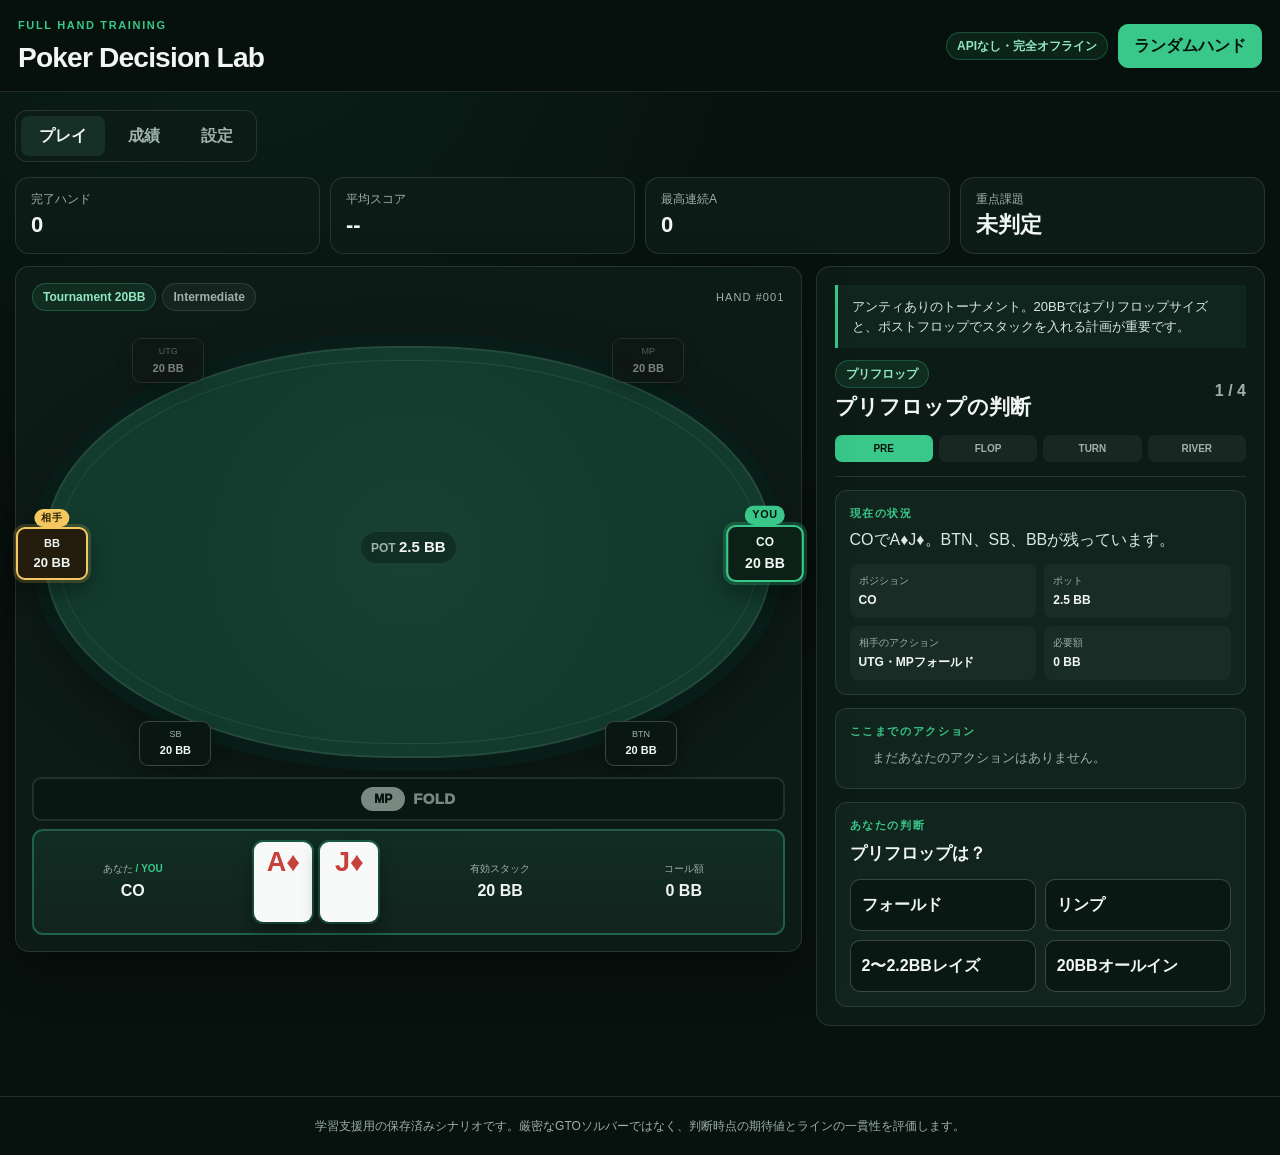
==== commit e64ed28c: "Enable random positions and fully manual hand flow v15" ====
--- a/poker-decision-lab/index.html
+++ b/poker-decision-lab/index.html
@@ -11,10 +11,10 @@
   <link rel="manifest" href="manifest.webmanifest">
   <link rel="apple-touch-icon" href="icon.svg">
   <title>Poker Decision Lab</title>
-  <link rel="stylesheet" href="sequence-app.css?v=11">
-  <link rel="stylesheet" href="table-clarity.css?v=11">
-  <link rel="stylesheet" href="player-actions-v10.css?v=11">
-  <link rel="stylesheet" href="action-clarity-v13.css?v=13">
+  <link rel="stylesheet" href="sequence-app.css?v=15">
+  <link rel="stylesheet" href="table-clarity.css?v=15">
+  <link rel="stylesheet" href="player-actions-v10.css?v=15">
+  <link rel="stylesheet" href="action-clarity-v13.css?v=15">
 </head>
 <body>
   <header class="topbar">
@@ -24,7 +24,7 @@
     </div>
     <div class="top-actions">
       <span class="offline-pill">APIなし・完全オフライン</span>
-      <button id="newHandTop" class="button primary" type="button">新しいハンド</button>
+      <button id="newHandTop" class="button primary" type="button">ランダムハンド</button>
     </div>
   </header>
 
@@ -156,9 +156,9 @@
           <label class="check-row"><input id="adaptiveMode" type="checkbox" checked><span>弱いストリートを含むハンドを優先</span></label>
         </section>
         <section class="panel-card">
-          <h3>iPhone</h3>
-          <p class="small">Safariの共有メニューから「ホーム画面に追加」を選ぶと、アプリとして利用できます。</p>
-          <p class="small">更新番号：Auto Progress v13</p>
+          <h3>進行方式</h3>
+          <p class="small">自分のポジションはハンドごとにランダムです。プリフロップから全アクションを手動で選び、評価はハンド終了後にまとめて表示します。</p>
+          <p class="small">更新番号：Random Manual Flow v15</p>
         </section>
       </div>
       <div class="save-row"><span id="saveMessage"></span><button id="saveSettings" class="button primary" type="button">設定を保存</button></div>
@@ -166,12 +166,13 @@
   </main>
 
   <footer>学習支援用の保存済みシナリオです。厳密なGTOソルバーではなく、判断時点の期待値とラインの一貫性を評価します。</footer>
-  <script src="sequence-utils.js?v=11"></script>
-  <script src="sequence-hands-1.js?v=11"></script>
-  <script src="sequence-hands-2.js?v=11"></script>
-  <script src="sequence-hands-3.js?v=11"></script>
-  <script src="sequence-app-safe-v11.js?v=11"></script>
-  <script src="player-actions-v10.js?v=11"></script>
-  <script src="progress-fix-v13.js?v=13"></script>
+  <script src="sequence-utils.js?v=15"></script>
+  <script src="sequence-hands-1.js?v=15"></script>
+  <script src="sequence-hands-2.js?v=15"></script>
+  <script src="sequence-hands-3.js?v=15"></script>
+  <script src="hand-router-v15.js?v=15"></script>
+  <script src="sequence-app-safe-v11.js?v=15"></script>
+  <script src="player-actions-v10.js?v=15"></script>
+  <script src="manual-flow-v15.js?v=15"></script>
 </body>
 </html>
